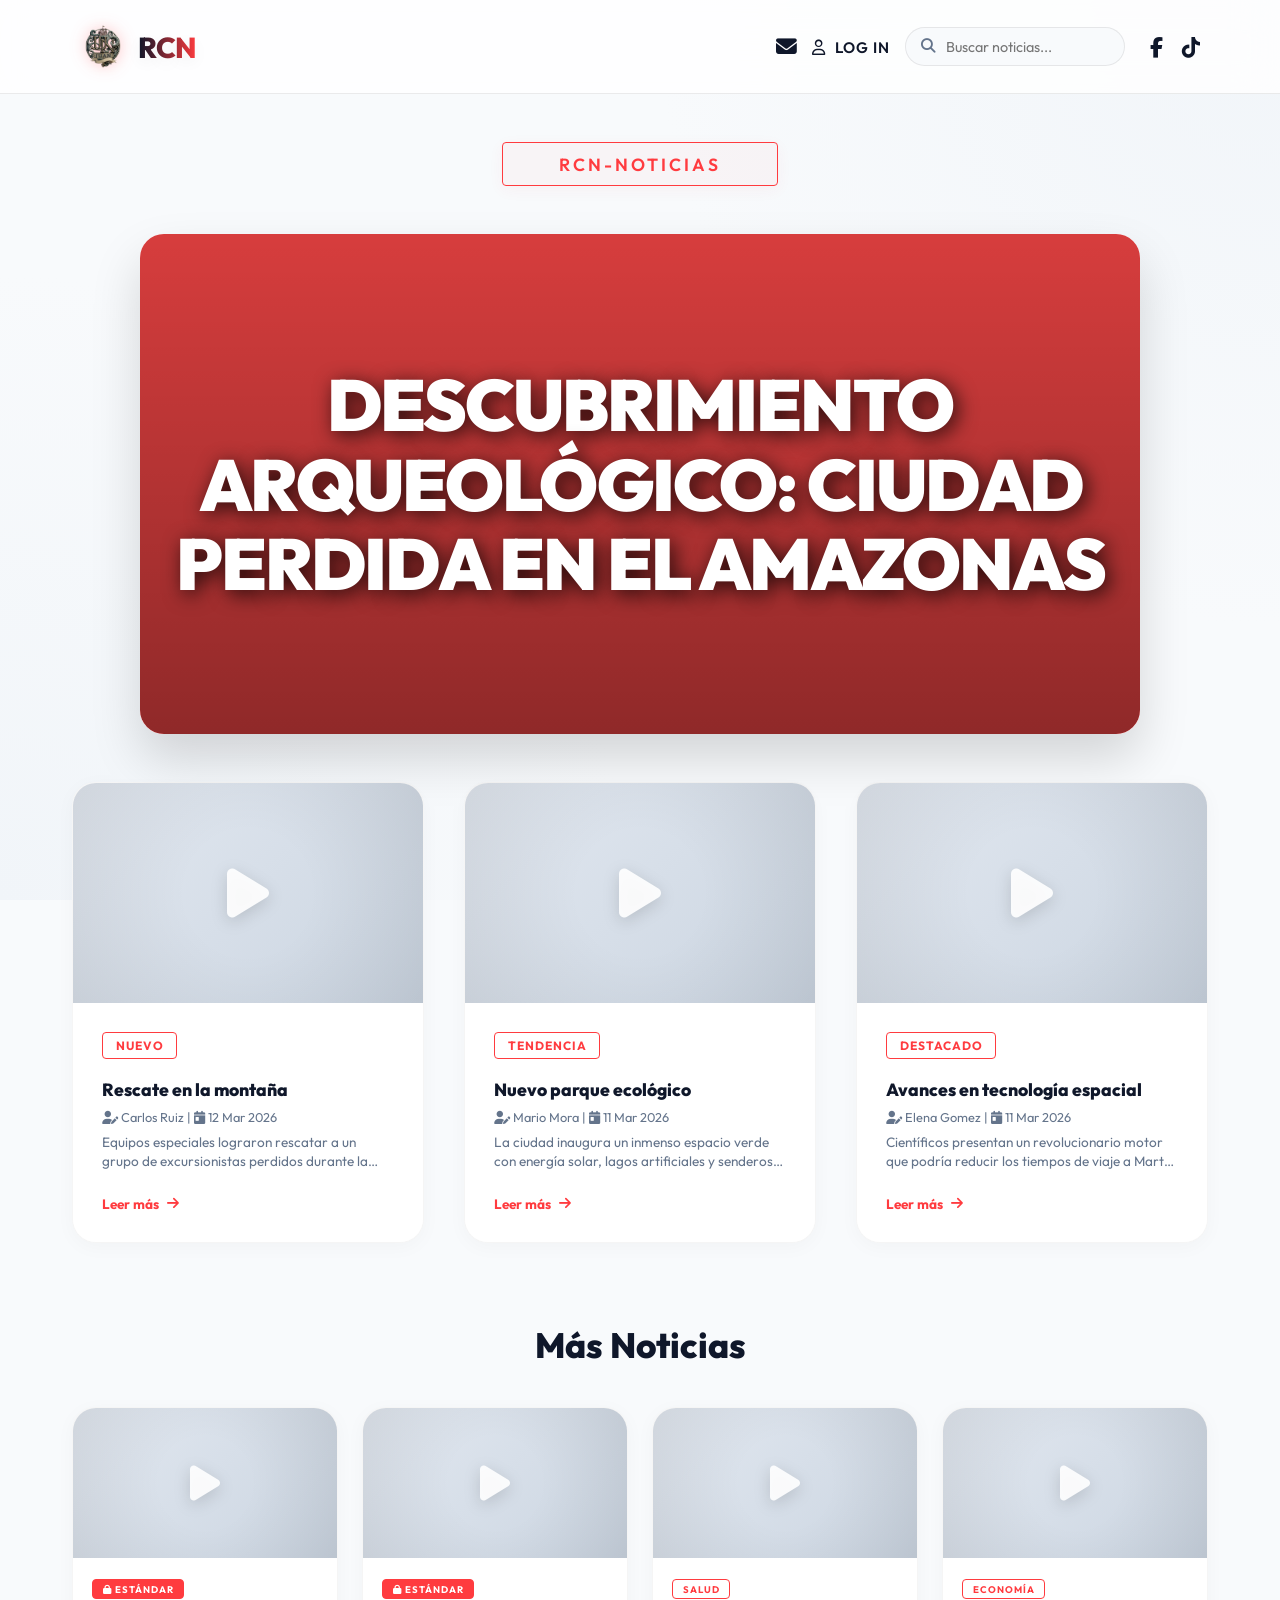
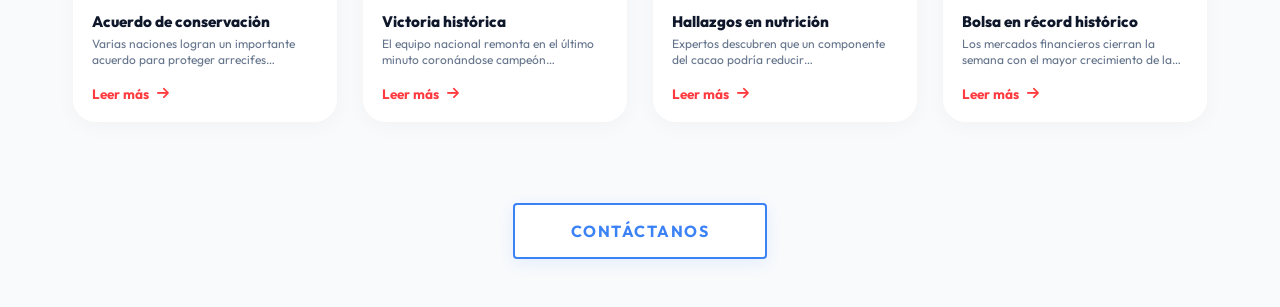
==== index.html @ 7793454d "feat: add special 4-phase birthday experience for niko_ortiz" ====
<!DOCTYPE html>
<html lang="es">

<head>
    <meta charset="UTF-8">
    <meta name="viewport" content="width=device-width, initial-scale=1.0">
    <title>RCN Anuncios - Plataforma interactiva</title>
    <meta name="description"
        content="Explora nuestra increíble plataforma de anuncios con estilo premium y animaciones.">
    <link rel="preconnect" href="https://fonts.googleapis.com">
    <link rel="preconnect" href="https://fonts.gstatic.com" crossorigin>
    <link href="https://fonts.googleapis.com/css2?family=Outfit:wght@300;400;600;800&family=Inter:wght@300;400;600;800&family=Roboto:wght@300;400;700&display=swap" rel="stylesheet">
    <link rel="stylesheet" href="https://cdnjs.cloudflare.com/ajax/libs/font-awesome/6.4.0/css/all.min.css">
    <link rel="stylesheet" href="https://cdn.plyr.io/3.7.8/plyr.css">
    <link rel="icon" type="image/png" href="assets/favicon.png">
    <link rel="stylesheet" href="styles.css">
    <link rel="stylesheet" href="styles-dark.css">
</head>

<body>
    <nav class="navbar" id="main-nav">
        <div class="nav-left">

            <div style="display: flex; align-items: center; gap: 10px;">
                <img src="assets/logo.png" alt="RCN Logo" id="site-logo" style="height: 45px; width: auto; filter: drop-shadow(0 0 8px rgba(255,59,63,0.3));">
                <span class="logo-text" onclick="app.navigateTo('grid')" style="cursor: pointer;"
                    title="Ir al inicio">RCN</span>
            </div>
        </div>
        <div class="nav-right" style="display: flex; align-items: center; gap: 15px;">
            <i class="fa-solid fa-envelope" onclick="app.navigateTo('contact')"
                style="cursor: pointer; font-size: 1.3rem; color: var(--text-main);" title="Contáctanos"></i>
            <div class="user-menu-container" style="position: relative;">
                <span class="username" id="display-username" onclick="app.handleUserClick()"><i
                        class="fa-regular fa-user" style="margin-right: 5px;"></i> LOG IN</span>
                <div id="user-dropdown" class="user-dropdown">
                    <div class="dropdown-header">
                        <img src="https://ui-avatars.com/api/?name=User&background=0D8ABC&color=fff&rounded=true"
                            alt="Avatar" id="dropdown-avatar" class="dropdown-avatar">
                        <div class="dropdown-user-info">
                            <span class="dropdown-greeting">Hola,</span>
                            <span id="dropdown-name" class="dropdown-username">Usuario</span>
                        </div>
                    </div>
                    <button class="btn-profile"
                        onclick="app.navigateTo('profile'); document.getElementById('user-dropdown').classList.remove('active');">
                        <i class="fa-solid fa-user-circle"></i> MI PERFIL
                    </button>
                    <button class="btn-profile"
                        onclick="app.openSettingsModal(); document.getElementById('user-dropdown').classList.remove('active');">
                        <i class="fa-solid fa-gear"></i> CONFIGURACIÓN
                    </button>
                    <div id="admin-only-menu"></div>
                    <div class="dropdown-divider"></div>
                    <button class="btn-logout" onclick="app.logout()">
                        <i class="fa-solid fa-right-from-bracket"></i> CERRAR SESIÓN
                    </button>
                </div>
            </div>
            <div class="search-container" style="position: relative; display: flex; align-items: center;">
                <input type="text" id="news-search" placeholder="Buscar noticias..." 
                    style="padding: 0.6rem 2.5rem 0.6rem 2.5rem; border-radius: 20px; border: 1px solid var(--border-light); background: var(--bg-main); color: var(--text-main); font-size: 0.9rem; width: 220px; outline: none; transition: all 0.3s ease;">
                <i class="fa-solid fa-magnifying-glass" style="position: absolute; left: 1rem; color: var(--text-muted); font-size: 0.9rem;"></i>
                <i id="search-clear" class="fa-solid fa-circle-xmark" style="position: absolute; right: 1rem; color: var(--text-muted); font-size: 1rem; cursor: pointer; display: none; transition: color 0.2s ease;"></i>
            </div>
            <div class="social-icons" style="margin-left: 10px;">
                <a href="https://www.facebook.com" target="_blank" aria-label="Facebook"><i
                        class="fa-brands fa-facebook-f"></i></a>
                <a href="https://www.tiktok.com" target="_blank" aria-label="TikTok"><i
                        class="fa-brands fa-tiktok"></i></a>
            </div>
        </div>
    </nav>

    <main id="app-container">
        <!-- View 1: Grid de Anuncios -->
        <section id="view-grid" class="view active-view" aria-labelledby="anuncios-title">
            <div class="page-header">
                <h1 id="anuncios-title" class="page-title">RCN-NOTICIAS</h1>
            </div>

            <!-- Anuncio Prueba (Banner) -->
            <div style="display: flex; justify-content: center; width: 100%; margin-bottom: 3rem;">
                <div id="main-banner" class="anuncio-prueba-banner"
                    style="background-color: #EF4444; color: white; text-align: center; padding: 4rem 2rem; border-radius: var(--radius-lg); box-shadow: var(--shadow-lg); transition: transform 0.3s ease, box-shadow 0.3s ease; cursor: pointer; background-size: cover; background-position: center; display: flex; align-items: center; justify-content: center; position: relative; overflow: hidden;">
                    <!-- Overlay for better text readability -->
                    <div style="position: absolute; top: 0; left: 0; right: 0; bottom: 0; background: linear-gradient(to bottom, rgba(0,0,0,0.1), rgba(0,0,0,0.4)); border-radius: var(--radius-lg); z-index: 1;"></div>
                    <h2 id="main-banner-text"
                        style="font-size: clamp(2rem, 8vw, 4.5rem); font-weight: 900; margin: 0; letter-spacing: -2px; text-shadow: 4px 4px 20px rgba(0,0,0,0.8); position: relative; z-index: 2; text-transform: uppercase; line-height: 1.1;">
                        Descubrimiento Arqueológico: Ciudad Perdida en el Amazonas</h2>
                </div>
            </div>

            <div class="grid-container">
                <!-- Video 1 -->
                <a href="#video-1" class="video-card" data-id="video-1"
                    onclick="app.requireAuthAndNavigate('video-1'); event.preventDefault();"
                    onmouseenter="app.startPreview(this)" onmouseleave="app.stopPreview(this)" role="button"
                    tabindex="0">
                    <div class="video-thumbnail">
                        <video class="preview-video" muted playsinline loop
                            style="position: absolute; width: 100%; height: 100%; object-fit: cover; z-index: 1;">
                            <source src="assets/video_prueba_1.mp4#t=0.1" type="video/mp4">
                        </video>
                        <i class="fa-solid fa-play play-icon" style="z-index: 2;"></i>
                    </div>
                    <div class="card-content">
                        <div class="card-badge">NUEVO</div>
                        <h3 class="news-summary-title">Rescate en la montaña</h3>
                        <div class="card-meta" style="font-size: 0.8rem; color: var(--text-muted); margin-bottom: 0.5rem;">
                            <span><i class="fa-solid fa-user-pen"></i> Carlos Ruiz</span> | 
                            <span><i class="fa-solid fa-calendar-day"></i> 12 Mar 2026</span>
                        </div>
                        <p class="news-summary-text">Equipos especiales lograron rescatar a un grupo de excursionistas
                            perdidos durante la tormenta del fin de semana...</p>
                        <div class="read-more">Leer más <i class="fa-solid fa-arrow-right"></i></div>
                    </div>
                </a>
                <!-- Video 2 -->
                <a href="#video-2" class="video-card" data-id="video-2"
                    onclick="app.requireAuthAndNavigate('video-2'); event.preventDefault();"
                    onmouseenter="app.startPreview(this)" onmouseleave="app.stopPreview(this)" role="button"
                    tabindex="0">
                    <div class="video-thumbnail">
                        <video class="preview-video" muted playsinline loop
                            style="position: absolute; width: 100%; height: 100%; object-fit: cover; z-index: 1;">
                            <source src="assets/video_prueba_2.mp4#t=0.1" type="video/mp4">
                        </video>
                        <i class="fa-solid fa-play play-icon" style="z-index: 2;"></i>
                    </div>
                    <div class="card-content">
                        <div class="card-badge">TENDENCIA</div>
                        <h3 class="news-summary-title">Nuevo parque ecológico</h3>
                        <div class="card-meta" style="font-size: 0.8rem; color: var(--text-muted); margin-bottom: 0.5rem;">
                            <span><i class="fa-solid fa-user-pen"></i> Mario Mora</span> | 
                            <span><i class="fa-solid fa-calendar-day"></i> 11 Mar 2026</span>
                        </div>
                        <p class="news-summary-text">La ciudad inaugura un inmenso espacio verde con energía solar,
                            lagos artificiales y senderos interactivos...</p>
                        <div class="read-more">Leer más <i class="fa-solid fa-arrow-right"></i></div>
                    </div>
                </a>
                <!-- Video 3 -->
                <a href="#video-3" class="video-card" data-id="video-3"
                    onclick="app.requireAuthAndNavigate('video-3'); event.preventDefault();"
                    onmouseenter="app.startPreview(this)" onmouseleave="app.stopPreview(this)" role="button"
                    tabindex="0">
                    <div class="video-thumbnail">
                        <video class="preview-video" muted playsinline loop
                            style="position: absolute; width: 100%; height: 100%; object-fit: cover; z-index: 1;">
                            <source src="assets/video_prueba_3.mp4#t=0.1" type="video/mp4">
                        </video>
                        <i class="fa-solid fa-play play-icon" style="z-index: 2;"></i>
                    </div>
                    <div class="card-content">
                        <div class="card-badge">DESTACADO</div>
                        <h3 class="news-summary-title">Avances en tecnología espacial</h3>
                        <div class="card-meta" style="font-size: 0.8rem; color: var(--text-muted); margin-bottom: 0.5rem;">
                            <span><i class="fa-solid fa-user-pen"></i> Elena Gomez</span> | 
                            <span><i class="fa-solid fa-calendar-day"></i> 11 Mar 2026</span>
                        </div>
                        <p class="news-summary-text">Científicos presentan un revolucionario motor que podría reducir
                            los tiempos de viaje a Marte a la mitad...</p>
                        <div class="read-more">Leer más <i class="fa-solid fa-arrow-right"></i></div>
                    </div>
                </a>
            </div>

            <h2
                style="text-align:center; margin-bottom: 2.5rem; color: var(--text-main); font-size: 2.2rem; font-weight: 800;">
                Más Noticias</h2>
            <div class="grid-container small-grid">
                <!-- Video 4 -->
                <a href="#video-4" class="video-card" data-id="video-4"
                    onclick="app.requireAuthAndNavigate('video-4'); event.preventDefault();"
                    onmouseenter="app.startPreview(this)" onmouseleave="app.stopPreview(this)" role="button"
                    tabindex="0">
                    <div class="video-thumbnail">
                        <video class="preview-video" muted playsinline loop
                            style="position: absolute; width: 100%; height: 100%; object-fit: cover; z-index: 1;">
                            <source src="assets/video_prueba_4.mp4#t=0.1" type="video/mp4">
                        </video>
                        <i class="fa-solid fa-play play-icon" style="z-index: 2;"></i>
                    </div>
                    <div class="card-content">
                        <div class="card-badge badge-solid"><i
                                class="fa-solid fa-lock"></i> ESTÁNDAR</div>
                        <h3 class="news-summary-title">Acuerdo de conservación</h3>
                        <p class="news-summary-text">Varias naciones logran un importante acuerdo para proteger
                            arrecifes coralinos clave en la región oceánica del sur.</p>
                        <div class="read-more">Leer más <i class="fa-solid fa-arrow-right"></i></div>
                    </div>
                </a>
                <!-- Video 5 -->
                <a href="#video-5" class="video-card" data-id="video-5"
                    onclick="app.requireAuthAndNavigate('video-5'); event.preventDefault();"
                    onmouseenter="app.startPreview(this)" onmouseleave="app.stopPreview(this)" role="button"
                    tabindex="0">
                    <div class="video-thumbnail">
                        <video class="preview-video" muted playsinline loop
                            style="position: absolute; width: 100%; height: 100%; object-fit: cover; z-index: 1;">
                            <source src="assets/video_prueba_5.mp4#t=0.1" type="video/mp4">
                        </video>
                        <i class="fa-solid fa-play play-icon" style="z-index: 2;"></i>
                    </div>
                    <div class="card-content">
                        <div class="card-badge badge-solid"><i
                                class="fa-solid fa-lock"></i> ESTÁNDAR</div>
                        <h3 class="news-summary-title">Victoria histórica</h3>
                        <p class="news-summary-text">El equipo nacional remonta en el último minuto coronándose campeón
                            continental tras 15 años de sequía.</p>
                        <div class="read-more">Leer más <i class="fa-solid fa-arrow-right"></i></div>
                    </div>
                </a>
                <!-- Video 6 -->
                <a href="#video-6" class="video-card" data-id="video-6"
                    onclick="app.requireAuthAndNavigate('video-6'); event.preventDefault();"
                    onmouseenter="app.startPreview(this)" onmouseleave="app.stopPreview(this)" role="button"
                    tabindex="0">
                    <div class="video-thumbnail">
                        <video class="preview-video" muted playsinline loop
                            style="position: absolute; width: 100%; height: 100%; object-fit: cover; z-index: 1;">
                            <source src="assets/video_prueba_6.mp4#t=0.1" type="video/mp4">
                        </video>
                        <i class="fa-solid fa-play play-icon" style="z-index: 2;"></i>
                    </div>
                    <div class="card-content">
                        <div class="card-badge">SALUD</div>
                        <h3 class="news-summary-title">Hallazgos en nutrición</h3>
                        <p class="news-summary-text">Expertos descubren que un componente del cacao podría reducir
                            significativamente el estrés oxidativo.</p>
                        <div class="read-more">Leer más <i class="fa-solid fa-arrow-right"></i></div>
                    </div>
                </a>
                <!-- Video 7 -->
                <a href="#video-7" class="video-card" data-id="video-7"
                    onclick="app.requireAuthAndNavigate('video-7'); event.preventDefault();"
                    onmouseenter="app.startPreview(this)" onmouseleave="app.stopPreview(this)" role="button"
                    tabindex="0">
                    <div class="video-thumbnail">
                        <video class="preview-video" muted playsinline loop
                            style="position: absolute; width: 100%; height: 100%; object-fit: cover; z-index: 1;">
                            <source src="assets/video_prueba_7.mp4#t=0.1" type="video/mp4">
                        </video>
                        <i class="fa-solid fa-play play-icon" style="z-index: 2;"></i>
                    </div>
                    <div class="card-content">
                        <div class="card-badge">ECONOMÍA</div>
                        <h3 class="news-summary-title">Bolsa en récord histórico</h3>
                        <p class="news-summary-text">Los mercados financieros cierran la semana con el mayor crecimiento
                            de la década tras recientes anuncios.</p>
                        <div class="read-more">Leer más <i class="fa-solid fa-arrow-right"></i></div>
                    </div>
                </a>
            </div>

            <div id="premium-articles-section"
                style="display: none; margin-top: 3rem; animation: fadeInSlideUp 0.6s ease forwards;">
                <h2
                    style="text-align:center; margin-bottom: 2rem; color: #F59E0B; font-size: 2.2rem; font-weight: 800;">
                    <i class="fa-solid fa-crown" style="margin-right: 10px;"></i>Selección Premium
                </h2>
                <div class="grid-container premium-grid">
                    <!-- Articulo Premium 1 -->
                    <a href="#premium-1" class="video-card premium-card" data-id="premium-1"
                        onclick="app.navigateTo('premium-1'); event.preventDefault();"
                        style="border-top: 4px solid #F59E0B;">
                        <div class="video-thumbnail"
                            style="background: linear-gradient(135deg, #1e293b, #0f172a); display: flex; align-items: center; justify-content: center;">
                            <i class="fa-solid fa-newspaper" style="font-size: 4rem; color: #F59E0B; opacity: 0.8;"></i>
                            <div class="premium-lock"
                                style="position: absolute; top: 15px; right: 15px; background: #F59E0B; color: white; padding: 5px 10px; border-radius: 20px; font-size: 0.75rem; font-weight: bold;">
                                <i class="fa-solid fa-crown"></i> VIP
                            </div>
                        </div>
                        <div class="card-content">
                            <div class="card-badge" style="color: #F59E0B; border-color: #F59E0B;">REPORTAJE EXCLUSIVO
                            </div>
                            <h3 class="news-summary-title">El futuro de la Inteligencia Artificial: La década disruptiva
                            </h3>
                            <p class="news-summary-text">Análisis muy detallado con métricas, entrevistas a 50 líderes
                                de la industria y proyecciones económicas sobre cómo la IA transformará los negocios
                                convencionales y automatizará el 40% de tareas repetitivas.</p>
                            <div class="read-more" style="color: #F59E0B;">Leer artículo a fondo <i
                                    class="fa-solid fa-arrow-right"></i></div>
                        </div>
                    </a>
                    <!-- Articulo Premium 2 -->
                    <a href="#premium-2" class="video-card premium-card" data-id="premium-2"
                        onclick="app.navigateTo('premium-2'); event.preventDefault();"
                        style="border-top: 4px solid #F59E0B;">
                        <div class="video-thumbnail"
                            style="background: linear-gradient(135deg, #1e293b, #0f172a); display: flex; align-items: center; justify-content: center;">
                            <i class="fa-solid fa-chart-line"
                                style="font-size: 4rem; color: #F59E0B; opacity: 0.8;"></i>
                            <div class="premium-lock"
                                style="position: absolute; top: 15px; right: 15px; background: #F59E0B; color: white; padding: 5px 10px; border-radius: 20px; font-size: 0.75rem; font-weight: bold;">
                                <i class="fa-solid fa-crown"></i> VIP
                            </div>
                        </div>
                        <div class="card-content">
                            <div class="card-badge" style="color: #F59E0B; border-color: #F59E0B;">ANÁLISIS FINANCIERO
                            </div>
                            <h3 class="news-summary-title">Burbuja inmobiliaria 2.0 y su impacto oculto</h3>
                            <p class="news-summary-text">Un vistazo profundo tras bambalinas a los movimientos de los
                                grandes fondos de inversión y sus estrategias agresivas en el sector residencial que
                                amenazan con desequilibrar el mercado.</p>
                            <div class="read-more" style="color: #F59E0B;">Leer artículo a fondo <i
                                    class="fa-solid fa-arrow-right"></i></div>
                        </div>
                    </a>
                    <!-- Articulo Premium 3 -->
                    <a href="#premium-3" class="video-card premium-card" data-id="premium-3"
                        onclick="app.navigateTo('premium-3'); event.preventDefault();"
                        style="border-top: 4px solid #F59E0B;">
                        <div class="video-thumbnail"
                            style="background: linear-gradient(135deg, #1e293b, #0f172a); display: flex; align-items: center; justify-content: center;">
                            <i class="fa-solid fa-microscope"
                                style="font-size: 4rem; color: #F59E0B; opacity: 0.8;"></i>
                            <div class="premium-lock"
                                style="position: absolute; top: 15px; right: 15px; background: #F59E0B; color: white; padding: 5px 10px; border-radius: 20px; font-size: 0.75rem; font-weight: bold;">
                                <i class="fa-solid fa-crown"></i> VIP
                            </div>
                        </div>
                        <div class="card-content">
                            <div class="card-badge" style="color: #F59E0B; border-color: #F59E0B;">CIENCIA Y SALUD</div>
                            <h3 class="news-summary-title">La revolución CRISPR y los límites de la ética genética</h3>
                            <p class="news-summary-text">Desglose completo de las herramientas genéticas modernas. Una
                                investigación profunda de 5,000 palabras explicando los recientes avances clínicos,
                                posibles riesgos ecológicos y patentes en disputa.</p>
                            <div class="read-more" style="color: #F59E0B;">Leer artículo a fondo <i
                                    class="fa-solid fa-arrow-right"></i></div>
                        </div>
                    </a>
                </div>
            </div>

            <div class="action-container">
                <button id="btn-contact-grid" class="btn-primary"
                    onclick="app.navigateTo('contact')">CONTÁCTANOS</button>
            </div>
        </section>

        <!-- View Video 1 -->
        <section id="view-video-1" class="view" aria-labelledby="video-title-1">
            <div class="video-detail-container">
                <div class="video-header">
                    <span class="badge-red">NUEVO</span>
                </div>
                <div class="video-title-bar">
                    <h2 id="video-title-1" class="video-brand">Video 1: Naturaleza</h2>
                    <div class="social-icons dark">
                        <a href="https://www.facebook.com" target="_blank"><i class="fa-brands fa-facebook-f"></i></a>
                        <a href="https://www.tiktok.com" target="_blank"><i class="fa-brands fa-tiktok"></i></a>
                    </div>
                </div>

                <div class="main-video-player" style="background: none; box-shadow: none;">
                    <video class="plyr-video" playsinline controls data-poster="assets/miniatura_1.png"
                        style="width: 100%;">
                        <source src="assets/video_prueba_1.mp4" type="video/mp4" size="1080">
                        <source src="assets/video_prueba_1.mp4" type="video/mp4" size="720">
                        <source src="assets/video_prueba_1.mp4" type="video/mp4" size="480">
                        Tu navegador no soporta reproducción de video.
                    </video>
                </div>

                <div class="video-description scrollable-content">
                    <h3>Rescate en la montaña: Detalles de la operación</h3>
                    <p>En una hazaña sin precedentes, los equipos de búsqueda y rescate lograron localizar y evacuar a
                        doce excursionistas que quedaron atrapados en el Cerro Norte tras una tormenta de nieve
                        sorpresa. La operación, que duró más de 48 horas continuas, involucró helicópteros
                        especializados y perros rastreadores entrenados para bajas temperaturas.</p>
                    <p>Las autoridades informan que todos los rescatados se encuentran en condición estable,
                        recuperándose en el centro médico local. "Fue una carrera contra el tiempo", comentó el jefe de
                        la unidad especial. Las extremas condiciones meteorológicas dificultaron enormemente la
                        visibilidad, forzando a los rescatistas a realizar aproximaciones a pie durante los últimos y
                        más peligrosos kilómetros del ascenso.</p>
                    <p>Este incidente ha provocado que el servicio meteorológico nacional replantee sus sistemas de
                        alerta temprana, anunciando que se implementarán nuevas boyas atmosféricas y satélites de baja
                        órbita para predecir con mayor antelación este tipo de tormentas súbitas invernales.</p>
                </div>

                <button class="btn-outline" onclick="app.navigateTo('grid')">Volver</button>
            </div>
        </section>

        <!-- View Video 2 -->
        <section id="view-video-2" class="view" aria-labelledby="video-title-2">
            <div class="video-detail-container">
                <div class="video-header">
                    <span class="badge-red">TENDENCIA</span>
                </div>
                <div class="video-title-bar">
                    <h2 id="video-title-2" class="video-brand">Video 2: Aventura</h2>
                    <div class="social-icons dark">
                        <a href="https://www.facebook.com" target="_blank"><i class="fa-brands fa-facebook-f"></i></a>
                        <a href="https://www.tiktok.com" target="_blank"><i class="fa-brands fa-tiktok"></i></a>
                    </div>
                </div>

                <div class="main-video-player" style="background: none; box-shadow: none;">
                    <video class="plyr-video" playsinline controls data-poster="assets/miniatura_2.png"
                        style="width: 100%;">
                        <source src="assets/video_prueba_2.mp4" type="video/mp4" size="1080">
                        <source src="assets/video_prueba_2.mp4" type="video/mp4" size="720">
                        <source src="assets/video_prueba_2.mp4" type="video/mp4" size="480">
                        Tu navegador no soporta reproducción de video.
                    </video>
                </div>

                <div class="video-description scrollable-content">
                    <h3>Inauguración del Parque Ecológico Metropolitano</h3>
                    <p>El alcalde de la ciudad cortó hoy el listón verde para inaugurar oficialmente el Parque Ecológico
                        Metropolitano, un proyecto ambicioso que tardó tres años en completarse y promete cambiar la
                        cara del urbanismo sustentable en la región.</p>
                    <p>Con más de 50 hectáreas de extensión, el parque está alimentado al 100% por paneles solares
                        camuflados como árboles artificiales a lo largo de las plazas principales. Además, cuenta con un
                        sistema cerrado de bio-filtración de agua que nutre dos grandes lagos artificiales donde ya se
                        ha empezado a introducir fauna silvestre nativa rescatada de zonas en peligro.</p>
                    <p>Los visitantes también podrán disfrutar de más de 15 kilómetros de senderos interactivos. Estos
                        senderos están equipados con baldosas piezoeléctricas experimentales que recogen la energía de
                        las pisadas de los transeúntes para encender las luces LED del camino durante la noche. Se
                        espera que el parque reciba a más de dos millones de visitantes en su primer año de operación.
                    </p>
                </div>

                <button class="btn-outline" onclick="app.navigateTo('grid')">Volver</button>
            </div>
        </section>

        <!-- View Video 3 -->
        <section id="view-video-3" class="view" aria-labelledby="video-title-3">
            <div class="video-detail-container">
                <div class="video-header">
                    <span class="badge-red">DESTACADO</span>
                </div>
                <div class="video-title-bar">
                    <h2 id="video-title-3" class="video-brand">Video 3: Acción</h2>
                    <div class="social-icons dark">
                        <a href="https://www.facebook.com" target="_blank"><i class="fa-brands fa-facebook-f"></i></a>
                        <a href="https://www.tiktok.com" target="_blank"><i class="fa-brands fa-tiktok"></i></a>
                    </div>
                </div>

                <div class="main-video-player" style="background: none; box-shadow: none;">
                    <video class="plyr-video" playsinline controls data-poster="assets/miniatura_3.png"
                        style="width: 100%;">
                        <source src="assets/video_prueba_3.mp4" type="video/mp4" size="1080">
                        <source src="assets/video_prueba_3.mp4" type="video/mp4" size="720">
                        <source src="assets/video_prueba_3.mp4" type="video/mp4" size="480">
                        Tu navegador no soporta reproducción de video.
                    </video>
                </div>

                <div class="video-description scrollable-content">
                    <h3>Tecnología Espacial: El futuro de los viajes a Marte</h3>
                    <p>La Conferencia Internacional de Exploración Espacial fue testigo hoy de una revelación histórica.
                        Un consorcio global de científicos ha presentado el diseño final de un "motor de plasma de pulso
                        continuo", una tecnología que, en teoría, permitiría viajes tripulados a Marte en apenas tres
                        meses.</p>
                    <p>Hasta ahora, los viajes interplanetarios hacia nuestro planeta vecino dependían de ventanas de
                        lanzamiento específicas y tomaban un mínimo de siete a nueve meses utilizando propulsión química
                        tradicional. El nuevo motor, que utiliza campos magnéticos superconductores para expulsar plasma
                        a velocidades relativistas, no solo acorta drásticamente el viaje, sino que protege
                        indirectamente a los astronautas al reducir su tiempo de exposición a la radiación cósmica
                        letal.</p>
                    <p>Los primeros prototipos a escala ya han sido probados exitosamente en cámaras de vacío orbitales.
                        Sin embargo, su implementación en naves tripuladas completas aún requiere resolver gigantescos
                        desafíos de refrigeración termal. Los ingenieros estiman que un vuelo de prueba no tripulado
                        utilizando esta tecnología podría estar listo para lanzarse en los próximos ocho años, abriendo
                        las puertas a una verdadera colonización del sistema solar.</p>
                    <p>Más detalles sobre la estructura del reactor serán publicados la próxima semana en las
                        principales revistas de divulgación científica, detallando cómo lograron estabilizar el campo de
                        contención cuántico que alberga el plasma súper-calentado.</p>
                </div>

                <button class="btn-outline" onclick="app.navigateTo('grid')">Volver</button>
            </div>
        </section>

        <!-- View Video 4 -->
        <section id="view-video-4" class="view" aria-labelledby="video-title-4">
            <div class="video-detail-container">
                <div class="video-header">
                    <span class="badge-red">INTERNACIONAL</span>
                </div>
                <div class="video-title-bar">
                    <h2 id="video-title-4" class="video-brand">Acuerdo de conservación</h2>
                    <div class="social-icons dark">
                        <a href="https://www.facebook.com" target="_blank"><i class="fa-brands fa-facebook-f"></i></a>
                        <a href="https://www.tiktok.com" target="_blank"><i class="fa-brands fa-tiktok"></i></a>
                    </div>
                </div>

                <div class="main-video-player" style="background: none; box-shadow: none;">
                    <video class="plyr-video" playsinline controls data-poster="assets/miniatura_4.png"
                        style="width: 100%;">
                        <source src="assets/video_prueba_4.mp4" type="video/mp4" size="1080">
                        <source src="assets/video_prueba_4.mp4" type="video/mp4" size="720">
                        <source src="assets/video_prueba_4.mp4" type="video/mp4" size="480">
                        Tu navegador no soporta reproducción de video.
                    </video>
                </div>

                <div class="video-description scrollable-content">
                    <h3>Cumbre Oceánica: Acuerdo sin precedentes</h3>
                    <p>Tras semanas de intensas negociaciones diplomáticas, 15 naciones han firmado un acuerdo histórico
                        para proteger la cordillera submarina del sur y sus vitales ecosistemas coralinos.</p>
                    <p>El tratado prohíbe permanentemente la pesca de arrastre profundo, la minería oceánica
                        indiscriminada y restringe el paso de buques de gran eslora que puedan generar perturbaciones
                        acústicas o lumínicas extremas para la vida marina endémica de la región.</p>
                </div>

                <button class="btn-outline" onclick="app.navigateTo('grid')">Volver</button>
            </div>
        </section>

        <!-- View Video 5 -->
        <section id="view-video-5" class="view" aria-labelledby="video-title-5">
            <div class="video-detail-container">
                <div class="video-header">
                    <span class="badge-red">DEPORTES</span>
                </div>
                <div class="video-title-bar">
                    <h2 id="video-title-5" class="video-brand">Victoria histórica</h2>
                    <div class="social-icons dark">
                        <a href="https://www.facebook.com" target="_blank"><i class="fa-brands fa-facebook-f"></i></a>
                        <a href="https://www.tiktok.com" target="_blank"><i class="fa-brands fa-tiktok"></i></a>
                    </div>
                </div>

                <div class="main-video-player" style="background: none; box-shadow: none;">
                    <video class="plyr-video" playsinline controls data-poster="assets/miniatura_5.png"
                        style="width: 100%;">
                        <source src="assets/video_prueba_5.mp4" type="video/mp4" size="1080">
                        <source src="assets/video_prueba_5.mp4" type="video/mp4" size="720">
                        <source src="assets/video_prueba_5.mp4" type="video/mp4" size="480">
                        Tu navegador no soporta reproducción de video.
                    </video>
                </div>

                <div class="video-description scrollable-content">
                    <h3>El equipo nacional rompe el maleficio de 15 años</h3>
                    <p>En uno de los partidos más tensos e imprevisibles de la historia reciente, la selección nacional
                        se coronó campeona del continente tras derrotar tres por dos a su eterno rival en tiempo extra,
                        rompiendo así una racha de 15 años sin trofeos internacionales.</p>
                    <p>Miles de fanáticos tomaron las principales plazas y avenidas del país para festejar el triunfo
                        durante toda la noche, bajo un dispositivo de seguridad que reportó saldo blanco durante las
                        celebraciones. Los jugadores arribarán al país esta tarde para ser homenajeados en el palacio
                        presidencial.</p>
                </div>

                <button class="btn-outline" onclick="app.navigateTo('grid')">Volver</button>
            </div>
        </section>

        <!-- View Video 6 -->
        <section id="view-video-6" class="view" aria-labelledby="video-title-6">
            <div class="video-detail-container">
                <div class="video-header">
                    <span class="badge-red">SALUD</span>
                </div>
                <div class="video-title-bar">
                    <h2 id="video-title-6" class="video-brand">Hallazgos en nutrición</h2>
                    <div class="social-icons dark">
                        <a href="https://www.facebook.com" target="_blank"><i class="fa-brands fa-facebook-f"></i></a>
                        <a href="https://www.tiktok.com" target="_blank"><i class="fa-brands fa-tiktok"></i></a>
                    </div>
                </div>

                <div class="main-video-player" style="background: none; box-shadow: none;">
                    <video class="plyr-video" playsinline controls data-poster="" style="width: 100%;">
                        <source src="assets/video_prueba_6.mp4" type="video/mp4" size="1080">
                        <source src="assets/video_prueba_6.mp4" type="video/mp4" size="720">
                        <source src="assets/video_prueba_6.mp4" type="video/mp4" size="480">
                        Tu navegador no soporta reproducción de video.
                    </video>
                </div>

                <div class="video-description scrollable-content">
                    <h3>Descubrimientos beneficiosos del cacao</h3>
                    <p>Un equipo internacional de investigadores ha publicado recientes ensayos clínicos que sugieren
                        que un consumo moderado y habitual de cacao puro podría tener propiedades antioxidantes
                        insospechadas, favoreciendo el sistema vascular.</p>
                </div>

                <button class="btn-outline" onclick="app.navigateTo('grid')">Volver</button>
            </div>
        </section>

        <!-- View Video 7 -->
        <section id="view-video-7" class="view" aria-labelledby="video-title-7">
            <div class="video-detail-container">
                <div class="video-header">
                    <span class="badge-red">ECONOMÍA</span>
                </div>
                <div class="video-title-bar">
                    <h2 id="video-title-7" class="video-brand">Bolsa en récord histórico</h2>
                    <div class="social-icons dark">
                        <a href="https://www.facebook.com" target="_blank"><i class="fa-brands fa-facebook-f"></i></a>
                        <a href="https://www.tiktok.com" target="_blank"><i class="fa-brands fa-tiktok"></i></a>
                    </div>
                </div>

                <div class="main-video-player" style="background: none; box-shadow: none;">
                    <video class="plyr-video" playsinline controls data-poster="" style="width: 100%;">
                        <source src="assets/video_prueba_7.mp4" type="video/mp4" size="1080">
                        <source src="assets/video_prueba_7.mp4" type="video/mp4" size="720">
                        <source src="assets/video_prueba_7.mp4" type="video/mp4" size="480">
                        Tu navegador no soporta reproducción de video.
                    </video>
                </div>

                <div class="video-description scrollable-content">
                    <h3>Cierre récord de los mercados financieros</h3>
                    <p>Tras semanas de incertidumbre, los mercados locales han cerrado con alzas espectaculares.
                        Analistas sugieren que esto se debe principalmente a las reformas fiscales recientemente
                        aprobadas que promueven la estabilidad.</p>
                </div>

                <button class="btn-outline" onclick="app.navigateTo('grid')">Volver</button>
            </div>
        </section>

        <!-- View Video 8 (Prueba) -->
        <section id="view-video-8" class="view" aria-labelledby="video-title-8">
            <div class="video-detail-container">
                <div class="video-header">
                    <span class="badge-red">INFORMACIÓN</span>
                </div>
                <div class="video-title-bar">
                    <h2 id="video-title-8" class="video-brand">Anuncio de prueba</h2>
                    <div class="social-icons dark">
                        <a href="https://www.facebook.com" target="_blank"><i class="fa-brands fa-facebook-f"></i></a>
                        <a href="https://www.tiktok.com" target="_blank"><i class="fa-brands fa-tiktok"></i></a>
                    </div>
                </div>

                <div class="main-video-player" style="background: none; box-shadow: none;">
                    <video class="plyr-video" playsinline controls data-poster="" style="width: 100%;">
                        <source src="assets/video_prueba_7.mp4" type="video/mp4" size="1080">
                        <source src="assets/video_prueba_7.mp4" type="video/mp4" size="720">
                        <source src="assets/video_prueba_7.mp4" type="video/mp4" size="480">
                        Tu navegador no soporta reproducción de video.
                    </video>
                </div>

                <div class="video-description scrollable-content">
                    <h3>Descubrimiento Arqueológico: Evidencias de una civilización avanzada</h3>
                    <p>Un equipo internacional de arqueólogos ha revelado el hallazgo de un complejo urbano masivo oculto bajo la densa vegetación del Amazonas. Mediante el uso de tecnología LiDAR, se han identificado pirámides, calzadas y complejos sistemas de riego que datan de hace más de 1,500 años.</p>
                    <p>Este descubrimiento desafía las nociones previas sobre la densidad de población y la complejidad social de las culturas amazónicas precolombinas. "Estamos ante una red de ciudades que se extiende por cientos de kilómetros", afirmó el director de la excavación.</p>
                </div>

                <button class="btn-outline" onclick="app.navigateTo('grid')">Volver</button>
            </div>
        </section>

        <!-- View Premium 1 -->
        <section id="view-premium-1" class="view" aria-labelledby="premium-title-1">
            <div class="video-detail-container">
                <div class="video-header">
                    <span class="badge-red" style="background: #F59E0B; color: white;">REPORTAJE EXCLUSIVO</span>
                </div>
                <div class="video-title-bar">
                    <h2 id="premium-title-1" class="video-brand" style="color: #1e293b;">El futuro de la Inteligencia
                        Artificial: La década disruptiva</h2>
                    <div class="social-icons dark">
                        <a href="https://www.facebook.com" target="_blank"><i class="fa-brands fa-facebook-f"></i></a>
                        <a href="https://www.tiktok.com" target="_blank"><i class="fa-brands fa-tiktok"></i></a>
                    </div>
                </div>

                <div class="video-description scrollable-content" style="max-height: none; overflow-y: visible;">
                    <p style="font-size: 1.1rem; color: #334155; font-weight: 600; font-style: italic;">Por el equipo de
                        investigación Premium de RCN, lectura estimada de 15 minutos.</p>
                    <br>
                    <h3 style="color: #F59E0B;">Introducción al Cambio Paradigmático</h3>
                    <p>La inteligencia artificial ha pasado de ser una promesa tecnológica a convertirse en el motor
                        principal de la cuarta revolución industrial. En nuestro análisis de mercado, entrevistamos a
                        más de 50 CEOs globales que afirmaron que su inversión en IA se ha triplicado en apenas 18
                        meses.</p>
                    <img src="https://images.unsplash.com/photo-1620712943543-bcc4688e7485?auto=format&fit=crop&q=80&w=800"
                        alt="IA Concept"
                        style="width: 100%; border-radius: 12px; margin: 1.5rem 0; box-shadow: var(--shadow-md);">
                    <h3 style="color: #F59E0B;">El Impacto en el Empleo y las Matrices Económicas</h3>
                    <p>A diferencia de revoluciones anteriores que mecanizaron la fuerza bruta, esta ola de
                        automatización apunta al trabajo cognitivo. Los modelos de lenguaje predictivo y análisis de
                        datos masivos están reemplazando a analistas financieros junior, redactores y programadores de
                        nivel básico. Se proyecta que para 2030, el 40% de las tareas repetitivas de oficina estarán
                        automatizadas.</p>
                    <p>Sin embargo, no todo es pérdida de empleo. Las áreas de ciberseguridad avanzada, desarrollo de
                        ética algorítmica y gestión de prompt engineering verán un crecimiento salarial de hasta un 65%
                        debido a la escasez de talento especializado.</p>
                    <div
                        style="background: #f8fafc; padding: 2rem; border-left: 4px solid #F59E0B; border-radius: 4px; margin: 2rem 0;">
                        <h4 style="font-size: 1.2rem; color: #1e293b; margin-bottom: 1rem;">Métricas Clave (2025-2035)
                        </h4>
                        <ul style="padding-left: 20px; line-height: 1.8;">
                            <li>Aumento proyectado del PIB global: 14% (15.7 billones USD).</li>
                            <li>Tasa de adopción empresarial en Fortune 500: 92%.</li>
                            <li>Sectores más beneficiados: Salud diagnóstica y logística en cadena de suministro.</li>
                        </ul>
                    </div>
                    <p>Este cambio requerirá una adaptación masiva de los sistemas educativos y, según nuestros
                        expertos, posiblemente la implementación de una Renta Básica en países desarrollados si la
                        transición no se gestiona adecuadamente.</p>
                </div>

                <div
                    style="text-align: center; margin-top: 3rem; display: flex; flex-direction: column; align-items: center; gap: 1rem;">
                    <button class="btn-primary" style="background:var(--accent-blue);"
                        onclick="alert('Generando PDF con marca de agua VIP...')"><i class="fa-solid fa-file-pdf"></i>
                        Descargar PDF del Artículo</button>
                    <button class="btn-outline" onclick="app.navigateTo('grid')">Volver a Selección Premium</button>
                </div>
            </div>
        </section>

        <!-- View Premium 2 -->
        <section id="view-premium-2" class="view" aria-labelledby="premium-title-2">
            <div class="video-detail-container">
                <div class="video-header">
                    <span class="badge-red" style="background: #F59E0B; color: white;">ANÁLISIS FINANCIERO</span>
                </div>
                <div class="video-title-bar">
                    <h2 id="premium-title-2" class="video-brand" style="color: #1e293b;">Burbuja inmobiliaria 2.0 y su
                        impacto oculto</h2>
                    <div class="social-icons dark">
                        <a href="https://www.facebook.com" target="_blank"><i class="fa-brands fa-facebook-f"></i></a>
                        <a href="https://www.tiktok.com" target="_blank"><i class="fa-brands fa-tiktok"></i></a>
                    </div>
                </div>

                <div class="video-description scrollable-content" style="max-height: none; overflow-y: visible;">
                    <p style="font-size: 1.1rem; color: #334155; font-weight: 600; font-style: italic;">Por el equipo de
                        investigación Premium de RCN, lectura estimada de 12 minutos.</p>
                    <br>
                    <h3 style="color: #F59E0B;">Fondos Institucionales vs. Compradores Locales</h3>
                    <p>El mercado de bienes raíces está mutando rápidamente en favor de los gigantes corporativos.
                        Empresas y fondos de pensiones están adquiriendo barrios completos un 20% por encima de su valor
                        de mercado en efectivo, desplazando estructuralmente a las familias promedio. Esto está
                        consolidando una generación de inquilinos perpetuos.</p>
                    <p>Basados en documentos filtrados de tres de las mayores firmas de capital privado, nuestro
                        análisis revela que planean retener propiedades por un mínimo de 15 años para monopolizar las
                        rentas urbanas.</p>
                    <div
                        style="background: #f8fafc; padding: 2rem; border-left: 4px solid #F59E0B; border-radius: 4px; margin: 2rem 0;">
                        <h4 style="font-size: 1.2rem; color: #1e293b; margin-bottom: 1rem;">Estadísticas del Mercado
                            Oculto</h4>
                        <ul style="padding-left: 20px; line-height: 1.8;">
                            <li>El 35% de las transacciones residenciales recientes no involucra hipotecas.</li>
                            <li>Los precios de alquiler aumentaron tres veces más rápido que la inflación en zonas
                                metropolitanas.</li>
                            <li>Aparición de "ciudades fantasma corporativas" vacías mientras se acumulan como activos
                                financieros especulativos.</li>
                        </ul>
                    </div>
                    <p>El banco central vigila esto con preocupación, previendo que cualquier fallo en la regulación
                        podría llevar a un colapso sistémico mucho más complejo que el de 2008, al involucrar pensiones
                        atadas a esta deuda de rentas corporativas.</p>
                </div>

                <div
                    style="text-align: center; margin-top: 3rem; display: flex; flex-direction: column; align-items: center; gap: 1rem;">
                    <button class="btn-primary" style="background:var(--accent-blue);"
                        onclick="alert('Generando PDF con marca de agua VIP...')"><i class="fa-solid fa-file-pdf"></i>
                        Descargar PDF del Artículo</button>
                    <button class="btn-outline" onclick="app.navigateTo('grid')">Volver a Selección Premium</button>
                </div>
            </div>
        </section>

        <!-- View Premium 3 -->
        <section id="view-premium-3" class="view" aria-labelledby="premium-title-3">
            <div class="video-detail-container">
                <div class="video-header">
                    <span class="badge-red" style="background: #F59E0B; color: white;">CIENCIA Y SALUD</span>
                </div>
                <div class="video-title-bar">
                    <h2 id="premium-title-3" class="video-brand" style="color: #1e293b;">La revolución CRISPR y los
                        límites de la ética genética</h2>
                    <div class="social-icons dark">
                        <a href="https://www.facebook.com" target="_blank"><i class="fa-brands fa-facebook-f"></i></a>
                        <a href="https://www.tiktok.com" target="_blank"><i class="fa-brands fa-tiktok"></i></a>
                    </div>
                </div>

                <div class="video-description scrollable-content" style="max-height: none; overflow-y: visible;">
                    <p style="font-size: 1.1rem; color: #334155; font-weight: 600; font-style: italic;">Por el equipo de
                        investigación Premium de RCN, lectura estimada de 18 minutos.</p>
                    <br>
                    <h3 style="color: #F59E0B;">Reescribiendo el Código de la Vida</h3>
                    <p>La capacidad de editar genes con precisión láser nunca fue tan barata y rápida de lograr.
                        CRISPR-Cas9 ha revolucionado los laboratorios. Desde tratamientos experimentales contra el
                        cáncer personalizados hasta la eliminación de la fibrosis quística, los ensayos clínicos de Fase
                        3 muestran resultados esperanzadores.</p>
                    <p>Pero el avance trae consigo un debate que antes era pura ciencia ficción: Bebés de diseño,
                        edición de línea germinal (cambios que se heredan a las siguientes generaciones) y mejoras
                        cognitivas prenatales.</p>
                    <img src="https://images.unsplash.com/photo-1532187863486-abf9dbad1b69?auto=format&fit=crop&q=80&w=800"
                        alt="CRISPR Concept"
                        style="width: 100%; border-radius: 12px; margin: 1.5rem 0; box-shadow: var(--shadow-md);">
                    <div
                        style="background: #f8fafc; padding: 2rem; border-left: 4px solid #F59E0B; border-radius: 4px; margin: 2rem 0;">
                        <h4 style="font-size: 1.2rem; color: #1e293b; margin-bottom: 1rem;">Puntos Críticos de Conflicto
                        </h4>
                        <ul style="padding-left: 20px; line-height: 1.8;">
                            <li><b>Regulación Desigual:</b> Países con laxitud ética permiten experimentos prohibidos en
                                occidente.</li>
                            <li><b>El Riesgo Off-Target:</b> Mutaciones imprevistas causadas por cortes del ADN en
                                ubicaciones incorrectas.</li>
                            <li><b>Edición Ecológica:</b> Modificar mosquitos para no portar malaria podría alterar
                                catastróficamente la cadena trófica de hábitats enteros.</li>
                        </ul>
                    </div>
                    <p>Hablamos con diez de los principales bioeticistas de universidades de todo el planeta y el
                        consenso es unánime: la tecnología va tres décadas por delante de la legislación.</p>
                </div>

                <div
                    style="text-align: center; margin-top: 3rem; display: flex; flex-direction: column; align-items: center; gap: 1rem;">
                    <button class="btn-primary" style="background:var(--accent-blue);"
                        onclick="alert('Generando PDF con marca de agua VIP...')"><i class="fa-solid fa-file-pdf"></i>
                        Descargar PDF del Artículo</button>
                    <button class="btn-outline" onclick="app.navigateTo('grid')">Volver a Selección Premium</button>
                </div>
            </div>
        </section>

        <!-- View Profile -->
        <section id="view-profile" class="view" aria-labelledby="profile-title">
            <div class="profile-container">
                <div class="profile-header-card">
                    <img src="https://ui-avatars.com/api/?name=User&background=0D8ABC&color=fff&rounded=true&size=120"
                        alt="Avatar Perfil" id="profile-avatar" class="profile-avatar-large">
                    <h2 id="profile-name-title" class="profile-name">Usuario</h2>
                    <span id="profile-badge" class="profile-badge">Plan Básico</span>
                </div>
                <div class="profile-info-grid">
                    <div class="info-group">
                        <label>Correo Electrónico</label>
                        <p id="profile-email">Cargando...</p>
                    </div>
                    <div class="info-group">
                        <label>Notificaciones SMS</label>
                        <p>Activadas</p>
                    </div>
                    <div class="info-group">
                        <label>Teléfono Celular</label>
                        <p id="profile-phone">Sin registrar</p>
                    </div>
                </div>

                <h3 class="plans-title">Elige tu Plan de Suscripción</h3>
                <div class="plans-grid">
                    <!-- Plan Cero -->
                    <div class="plan-card default-plan" id="plan-0">
                        <h4>Básico</h4>
                        <div class="plan-price">$0<span>/mes</span></div>
                        <ul class="plan-features">
                            <li><i class="fa-solid fa-check"></i> Resúmenes básicos</li>
                            <li><i class="fa-solid fa-check"></i> Uso del formulario web</li>
                            <li><i class="fa-solid fa-xmark" style="color:#d1d5db;"></i> Reportajes completos</li>
                        </ul>
                        <button class="btn-outline plan-btn-active">Plan Actual</button>
                    </div>

                    <!-- Plan 2.99 -->
                    <div class="plan-card" id="plan-1">
                        <h4>Estándar</h4>
                        <div class="plan-price">$2.99<span>/mes</span></div>
                        <ul class="plan-features" style="min-height: 180px;">
                            <li><i class="fa-solid fa-check"></i> Lectura extendida de artículos</li>
                            <li><i class="fa-solid fa-check"></i> Boletín semanal al correo</li>
                            <li><i class="fa-solid fa-check"></i> Personalización de lectura</li>
                            <li><i class="fa-solid fa-check"></i> Videos sin anuncios</li>
                        </ul>
                        <div class="plan-action">
                            <button class="btn-primary" onclick="app.openCheckout(1, 'Estándar', 2.99)">Adquirir
                                Plan</button>
                        </div>
                    </div>

                    <!-- Plan 7.99 -->
                    <div class="plan-card premium-plan" id="plan-2">
                        <div class="plan-badge">RECOMENDADO</div>
                        <h4>Premium RCN</h4>
                        <div class="plan-price">$7.99<span>/mes</span></div>
                        <ul class="plan-features" style="min-height: 180px;">
                            <li><i class="fa-solid fa-star" style="color:var(--secondary);"></i> <b>Reportajes VIP sin
                                    restricción</b></li>
                            <li><i class="fa-solid fa-bolt" style="color:var(--secondary);"></i> Prioridad y "Breaking
                                News"</li>
                            <li><i class="fa-solid fa-crown" style="color:var(--secondary);"></i> Etiqueta VIP dorada y
                                modo privado</li>
                            <li><i class="fa-solid fa-file-pdf" style="color:var(--secondary);"></i> Descarga PDF de
                                artículos</li>
                        </ul>
                        <div class="plan-action">
                            <button class="btn-primary" style="background:var(--accent-blue);"
                                onclick="app.openCheckout(2, 'Premium RCN', 7.99)">Adquirir Plan</button>
                        </div>
                    </div>
                </div>

                <div class="profile-actions">
                    <button class="btn-outline" onclick="app.navigateTo('grid')">Volver al Inicio</button>
                    <button class="btn-primary" onclick="app.openEditProfile()">Editar Información</button>
                </div>
            </div>
        </section>

        <!-- View 3: Contact Form -->
        <section id="view-contact" class="view" aria-labelledby="contact-title">
            <div class="contact-container">
                <h2 id="contact-title" class="contact-title">CONTÁCTANOS</h2>
                <form id="contact-form" class="contact-form" onsubmit="event.preventDefault(); app.submitForm();">
                    <div class="input-group">
                        <label for="name">Nombre</label>
                        <input type="text" id="name" required placeholder="Tu nombre completo">
                    </div>
                    <div class="input-group">
                        <label for="email">Correo electrónico</label>
                        <input type="email" id="email" required placeholder="tu@correo.com">
                    </div>
                    <div class="input-group">
                        <label for="message">Mensaje</label>
                        <textarea id="message" rows="5" required placeholder="¿En qué podemos ayudarte?"></textarea>
                    </div>
                    <div style="display: flex; gap: 1rem; margin-top: 1.5rem;">
                        <button type="button" class="btn-outline form-submit" style="margin-top: 0; flex: 1;"
                            onclick="app.navigateTo('grid')">Volver</button>
                        <button id="btn-submit-contact" type="submit" class="btn-primary form-submit"
                            style="margin-top: 0; flex: 2;">CONTÁCTANOS</button>
                    </div>
                </form>
            </div>
        </section>

        <!-- Auth Modal Overlay (Login & Register) -->
        <div id="login-modal" class="modal-overlay">
            <div class="modal-content">
                <!-- Login Section -->
                <div id="login-section">
                    <div class="modal-header">
                        <h3>Iniciar Sesión</h3>
                        <button class="close-btn" onclick="app.closeLoginModal()"><i
                                class="fa-solid fa-xmark"></i></button>
                    </div>
                    <form onsubmit="event.preventDefault(); app.submitAuth('login');">
                        <div class="input-group" style="margin-bottom: 1.5rem;">
                            <label for="login-username">Usuario</label>
                            <input type="text" id="login-username" required placeholder="Tu nombre registrado">
                        </div>
                        <div class="input-group" style="margin-bottom: 1.5rem;">
                            <label for="login-password">Contraseña</label>
                            <input type="password" id="login-password" required placeholder="Tu contraseña">
                        </div>
                        <button type="submit" class="btn-primary" style="width: 100%;">ENTRAR</button>
                    </form>
                    <div class="auth-switch">
                        ¿No tienes cuenta? <span onclick="app.switchAuthMode('register')">Regístrate aquí</span>
                    </div>
                </div>

                <!-- Register Section -->
                <div id="register-section" style="display: none;">
                    <div class="modal-header">
                        <h3>Crear Cuenta</h3>
                        <button class="close-btn" onclick="app.closeLoginModal()"><i
                                class="fa-solid fa-xmark"></i></button>
                    </div>
                    <form onsubmit="event.preventDefault(); app.submitAuth('register');">
                        <div class="input-group" style="margin-bottom: 1.5rem;">
                            <label for="reg-username">Nuevo Usuario</label>
                            <input type="text" id="reg-username" required placeholder="Elige un nombre">
                        </div>
                        <div class="input-group" style="margin-bottom: 1.5rem;">
                            <label for="reg-password">Nueva Contraseña</label>
                            <input type="password" id="reg-password" required placeholder="Crea una contraseña">
                        </div>
                        <button type="submit" class="btn-primary"
                            style="width: 100%; color: white; background: var(--primary); border-color: var(--primary);">REGISTRARSE</button>
                    </form>
                    <div class="auth-switch">
                        ¿Ya tienes cuenta? <span onclick="app.switchAuthMode('login')">Inicia sesión aquí</span>
                    </div>
                </div>
            </div>
        </div>

        <!-- Edit Profile Modal -->
        <div id="edit-profile-modal" class="modal-overlay">
            <div class="modal-content">
                <div class="modal-header">
                    <h3>Editar Información</h3>
                    <button class="close-btn" onclick="app.closeModal('edit-profile-modal')"><i
                            class="fa-solid fa-xmark"></i></button>
                </div>
                <form onsubmit="event.preventDefault(); app.saveProfile();">
                    <div class="input-group" style="margin-bottom: 1.5rem;">
                        <label for="edit-avatar">Foto de Perfil (Opcional)</label>
                        <input type="file" id="edit-avatar" accept="image/*" style="padding: 0.8rem;">
                    </div>
                    <div class="input-group" style="margin-bottom: 1.5rem;">
                        <label for="edit-name">Nombre</label>
                        <input type="text" id="edit-name" required placeholder="Tu nombre">
                    </div>
                    <div class="input-group" style="margin-bottom: 1.5rem;">
                        <label for="edit-email">Correo electrónico</label>
                        <input type="email" id="edit-email" required placeholder="tu@correo.com">
                    </div>
                    <div class="input-group" style="margin-bottom: 1.5rem;">
                        <label for="edit-phone">Teléfono Celular</label>
                        <input type="tel" id="edit-phone" placeholder="Tu número">
                    </div>
                    <div class="input-group" style="margin-bottom: 1.5rem;">
                        <label for="edit-password">Nueva Contraseña</label>
                        <input type="password" id="edit-password" placeholder="Dejar en blanco para no cambiar">
                    </div>
                    <button type="submit" class="btn-primary" style="width: 100%;">GUARDAR CAMBIOS</button>
                </form>
            </div>
        </div>

        <!-- Checkout Modal -->
        <div id="checkout-modal" class="modal-overlay">
            <div class="modal-content">
                <div class="modal-header">
                    <h3>Adquirir Plan: <span id="checkout-plan-name"></span></h3>
                    <button class="close-btn" onclick="app.closeModal('checkout-modal')"><i
                            class="fa-solid fa-xmark"></i></button>
                </div>
                <div style="margin-bottom: 1.5rem; text-align: center;">
                    <span style="font-size: 2rem; font-weight: 800; color: var(--text-main);"
                        id="checkout-plan-price"></span>
                </div>
                <form onsubmit="event.preventDefault(); app.processCheckout();">
                    <div class="input-group" style="margin-bottom: 1.5rem;">
                        <label for="checkout-card">Número de Tarjeta</label>
                        <input type="text" id="checkout-card" required placeholder="0000 0000 0000 0000" maxlength="19"
                            oninput="app.formatCardNumber(this)">
                    </div>
                    <div style="display: flex; gap: 1rem; margin-bottom: 1.5rem;">
                        <div class="input-group" style="flex: 1; min-width: 0;">
                            <label for="checkout-exp">Vencimiento</label>
                            <input type="text" id="checkout-exp" required placeholder="MM/AA" maxlength="5"
                                style="width: 100%; min-width: 0; box-sizing: border-box;"
                                oninput="app.formatExpiry(this)">
                        </div>
                        <div class="input-group" style="flex: 1; min-width: 0;">
                            <label for="checkout-cvv">CVV</label>
                            <input type="text" id="checkout-cvv" required placeholder="123" maxlength="4"
                                style="width: 100%; min-width: 0; box-sizing: border-box;"
                                oninput="app.formatCVV(this)">
                        </div>
                    </div>
                    <div class="input-group" style="margin-bottom: 1.5rem;">
                        <label for="checkout-phone">Teléfono Celular (Confirmación)</label>
                        <input type="tel" id="checkout-phone" required placeholder="Tu número para notificaciones">
                    </div>
                    <button type="submit" class="btn-primary" style="width: 100%; background: var(--accent-blue);">PAGAR
                        AHORA</button>
                </form>
            </div>
        </div>
        <!-- Edit Announcement Modal -->
        <div id="edit-announcement-modal" class="modal-overlay">
            <div class="modal-content">
                <div class="modal-header">
                    <h3>Editar Anuncio</h3>
                    <button class="close-btn" onclick="app.closeModal('edit-announcement-modal')"><i
                            class="fa-solid fa-xmark"></i></button>
                </div>
                <form onsubmit="event.preventDefault(); app.saveAnnouncementEdit();">
                    <input type="hidden" id="edit-announcement-id">
                    <div class="input-group" style="margin-bottom: 1.5rem;">
                        <label for="edit-announcement-title">Título</label>
                        <input type="text" id="edit-announcement-title" required placeholder="Título del anuncio">
                    </div>
                    <div class="input-group" style="margin-bottom: 1.5rem;">
                        <label for="edit-announcement-badge">Etiqueta (Opcional)</label>
                        <input type="text" id="edit-announcement-badge" placeholder="Ej. NUEVO, DESTACADO">
                    </div>
                    <div class="input-group" style="margin-bottom: 1.5rem;">
                        <label for="edit-announcement-desc">Descripción</label>
                        <textarea id="edit-announcement-desc" rows="4" required
                            placeholder="Descripción del anuncio"></textarea>
                    </div>
                    <div class="input-group" style="margin-bottom: 1.5rem;">
                        <label for="edit-announcement-img">URL de Imagen (Opcional)</label>
                        <input type="url" id="edit-announcement-img" placeholder="https://ejemplo.com/imagen.jpg">
                    </div>
                    <div class="input-group" style="margin-bottom: 1.5rem;">
                        <label for="edit-announcement-video">O Subir Video Propio (Reemplazará la imagen)</label>
                        <input type="file" id="edit-announcement-video" accept="video/mp4,video/webm"
                            style="padding: 0.8rem;">
                    </div>
                    <button type="submit" class="btn-primary"
                        style="width: 100%; background: var(--accent-blue);">GUARDAR CAMBIOS</button>
                </form>
            </div>
        </div>

        <!-- Universal Video Modal -->
        <div id="universal-video-modal" class="modal-overlay">
            <div class="modal-content">
                <div class="modal-header">
                    <h3>Aplicar Video Universal</h3>
                    <button class="close-btn" onclick="app.closeModal('universal-video-modal')"><i
                            class="fa-solid fa-xmark"></i></button>
                </div>
                <div style="margin-bottom: 1.5rem; background: var(--bg-secondary); padding: 1rem; border-radius: var(--radius-sm); border-left: 4px solid var(--accent-orange);">
                    <p style="font-size: 0.9rem; color: var(--text-main); margin: 0;">
                        <i class="fa-solid fa-circle-info"></i> Esta acción aplicará el mismo video a <strong>todas</strong> las noticias comunes (video-1 a video-7). Los artículos VIP no se verán afectados.
                    </p>
                </div>
                <form onsubmit="event.preventDefault(); app.applyUniversalVideo();">
                    <div class="input-group" style="margin-bottom: 1.5rem;">
                        <label for="universal-video-file">Seleccionar Video</label>
                        <input type="file" id="universal-video-file" accept="video/mp4,video/webm" required
                            style="padding: 0.8rem;">
                        <small style="color: var(--text-muted); display: block; margin-top: 0.5rem;">
                            Límite recomendado: 18MB para asegurar la sincronización en la nube.
                        </small>
                    </div>
                    <button id="btn-apply-universal" type="submit" class="btn-primary" style="width: 100%; background: var(--accent-orange);">APLICAR A TODAS LAS NOTICIAS</button>
                </form>
            </div>
        </div>

        <!-- Modal: Configuración -->
        <div class="modal-overlay" id="settings-modal" onclick="if(event.target === this) app.closeSettingsModal()">
            <div class="modal-content" style="max-width: 500px;">
                <div class="modal-header">
                    <h3><i class="fa-solid fa-gear" style="margin-right: 10px; color: var(--text-muted);"></i>
                        Configuración Avanzada</h3>
                    <button class="close-btn" onclick="app.closeSettingsModal()"><i
                            class="fa-solid fa-xmark"></i></button>
                </div>
                <div class="settings-form" style="display: flex; flex-direction: column; gap: 1.5rem;">

                    <div class="input-group">
                        <label for="settings-theme">Apariencia (Tema)</label>
                        <select id="settings-theme" onchange="app.changeTheme(this.value)"
                            style="padding: 1rem; border-radius: 8px; border: 1px solid var(--border-light); font-size: 1rem; background: var(--bg-secondary); color: var(--text-main); font-family: inherit;">
                            <option value="light">☀️ Modo Claro (Premium)</option>
                            <option value="dark">🌑 Modo Oscuro (Elegante)</option>
                        </select>
                    </div>

                    <div class="input-group">
                        <label>Color de Acento (Personalización)</label>
                        <div class="accent-picker" style="display: flex; gap: 10px; margin-top: 5px;">
                            <div class="color-swatch" onclick="app.updateAccentColor('#FF3B3F')" style="background: #FF3B3F; width: 30px; height: 30px; border-radius: 50%; cursor: pointer; border: 2px solid white; box-shadow: 0 0 5px rgba(0,0,0,0.1);" title="Rojo RCN"></div>
                            <div class="color-swatch" onclick="app.updateAccentColor('#3B82F6')" style="background: #3B82F6; width: 30px; height: 30px; border-radius: 50%; cursor: pointer;" title="Azul Profundo"></div>
                            <div class="color-swatch" onclick="app.updateAccentColor('#10B981')" style="background: #10B981; width: 30px; height: 30px; border-radius: 50%; cursor: pointer;" title="Verde Esmeralda"></div>
                            <div class="color-swatch" onclick="app.updateAccentColor('#F59E0B')" style="background: #F59E0B; width: 30px; height: 30px; border-radius: 50%; cursor: pointer;" title="Oro Premium"></div>
                            <div class="color-swatch" onclick="app.updateAccentColor('#8B5CF6')" style="background: #8B5CF6; width: 30px; height: 30px; border-radius: 50%; cursor: pointer;" title="Púrpura VIP"></div>
                        </div>
                    </div>

                    <div class="input-group">
                        <label for="settings-font">Fuentes Tips (Tipografía)</label>
                        <select id="settings-font" onchange="app.updateFont(this.value)"
                            style="padding: 1rem; border-radius: 8px; border: 1px solid var(--border-light); font-size: 1rem; background: var(--bg-secondary); color: var(--text-main); font-family: inherit;">
                            <option value="'Outfit', sans-serif">Outfit (Moderno)</option>
                            <option value="'Inter', sans-serif">Inter (Legible)</option>
                            <option value="'Roboto', sans-serif">Roboto (Estándar)</option>
                        </select>
                    </div>

                    <div class="input-group">
                        <label for="settings-text-size">Tamaño del Texto Web</label>
                        <div style="display: flex; align-items: center; gap: 1rem;">
                            <span style="font-size: 0.8rem;">A</span>
                            <input type="range" id="settings-text-size" min="12" max="22" value="16" step="1"
                                oninput="app.changeTextSize(this.value)" style="flex-grow: 1;">
                            <span style="font-size: 1.2rem;">A</span>
                        </div>
                        <span id="text-size-display"
                            style="text-align: right; font-size: 0.85rem; color: var(--text-muted);">16px</span>
                    </div>

                    <div class="input-group" style="flex-direction: row; justify-content: space-between; align-items: center;">
                        <label for="settings-performance">Modo de Alto Rendimiento</label>
                        <input type="checkbox" id="settings-performance" onchange="app.togglePerformance(this.checked)" style="width: 20px; height: 20px; cursor: pointer;">
                    </div>

                    <div class="input-group" style="flex-direction: row; justify-content: space-between; align-items: center;">
                        <label for="settings-data-saver">Ahorro de Datos (Baja Calidad)</label>
                        <input type="checkbox" id="settings-data-saver" onchange="app.toggleDataSaver(this.checked)" style="width: 20px; height: 20px; cursor: pointer;">
                    </div>

                </div>
            </div>
        </div>

        <!-- Modal: Editar Artículo Completo -->
        <div class="modal-overlay" id="edit-full-article-modal"
            onclick="if(event.target === this) app.closeModal('edit-full-article-modal')">
            <div class="modal-content" style="max-width: 800px; width: 95%; max-height: 90vh; overflow-y: auto;">
                <div class="modal-header">
                    <h3><i class="fa-solid fa-pen-nib" style="margin-right: 10px; color: var(--primary);"></i> Editor
                        Avanzado de Artículo</h3>
                    <button class="close-btn" onclick="app.closeModal('edit-full-article-modal')"><i
                            class="fa-solid fa-xmark"></i></button>
                </div>
                <div style="display: flex; flex-direction: column; gap: 1.2rem;">
                    <div class="input-group">
                        <label>ID Interno</label>
                        <input type="text" id="full-edit-id" readonly
                            style="background: rgba(0,0,0,0.05); color: var(--text-muted); cursor: not-allowed;">
                    </div>
                    <div class="input-group">
                        <label>Título del Artículo</label>
                        <input type="text" id="full-edit-title" placeholder="Título en grande">
                    </div>

                    <!-- NEW: Importar documento -->
                    <div class="input-group"
                        style="padding: 1rem; background: rgba(59, 130, 246, 0.05); border: 1px dashed var(--accent-blue); border-radius: 8px;">
                        <label for="import-doc-file" style="color: var(--accent-blue);"><i
                                class="fa-solid fa-file-import"></i> Auto-rellenar desde Documento (PDF o Word)</label>
                        <input type="file" id="import-doc-file" accept=".pdf,.docx"
                            style="padding: 0.5rem; background: white;" onchange="app.importTextFromFile(event)">
                        <span style="font-size: 0.75rem; color: var(--text-muted); margin-top: 5px;">Sube un archivo
                            para extraer automáticamente su texto hacia la caja de contenido abajo.</span>
                    </div>

                    <div class="input-group">
                        <label>Contenido del Artículo</label>
                        <textarea id="full-edit-content" rows="6"
                            placeholder="Escribe el contenido completo del artículo aquí..."
                            style="resize: vertical; font-family: monospace; font-size: 0.9rem; line-height: 1.5; padding: 1rem; width: 100%; box-sizing: border-box; white-space: pre-wrap; word-wrap: break-word; overflow-wrap: break-word;"></textarea>
                    </div>
                    <div class="input-group" style="margin-top: 1rem;">
                        <label for="full-edit-video">Video Destacado del Artículo Completo (MP4/WebM)</label>
                        <input type="file" id="full-edit-video" accept="video/mp4,video/webm" style="padding: 0.8rem;">
                        <span style="font-size: 0.8rem; color: var(--text-muted); margin-top: 5px;">Al subir un video y
                            guardar, reemplazará al video actual o portada si existe.</span>
                    </div>
                    <button class="btn-primary" onclick="app.saveFullArticle()" style="margin-top: 1rem;">
                        <i class="fa-solid fa-cloud-arrow-up" style="margin-right: 8px;"></i> Guardar Edición Profunda
                    </button>
                </div>
            </div>
        </div>

        <!-- Modal: Mensajes Recibidos -->
        <div class="modal-overlay" id="messages-modal"
            onclick="if(event.target === this) app.closeModal('messages-modal')">
            <div class="modal-content" style="max-width: 600px; max-height: 80vh; overflow-y: auto;">
                <div class="modal-header">
                    <h3><i class="fa-solid fa-inbox" style="margin-right: 10px; color: #10B981;"></i> Bandeja de
                        Mensajes</h3>
                    <button class="close-btn" onclick="app.closeModal('messages-modal')"><i
                            class="fa-solid fa-xmark"></i></button>
                </div>
                <div id="messages-container" style="display: flex; flex-direction: column; gap: 1rem;">
                    <!-- Mensajes inyectados por JS -->
                </div>
            </div>
        </div>

        <!-- Modal: Administrar Banner -->
        <div class="modal-overlay" id="edit-banner-modal"
            onclick="if(event.target === this) app.closeModal('edit-banner-modal')">
            <div class="modal-content" style="max-width: 500px;">
                <div class="modal-header">
                    <h3><i class="fa-solid fa-image" style="margin-right: 10px; color: var(--primary);"></i> Administrar Banner</h3>
                    <button class="close-btn" onclick="app.closeModal('edit-banner-modal')"><i
                            class="fa-solid fa-xmark"></i></button>
                </div>
                <form onsubmit="event.preventDefault(); app.saveBanner();">
                    <div class="input-group" style="margin-bottom: 1.5rem;">
                        <label for="banner-edit-text">Texto del Banner</label>
                        <input type="text" id="banner-edit-text" placeholder="Ej. ¡Anuncio Especial!">
                    </div>
                    <div class="input-group" style="margin-bottom: 1.5rem;">
                        <label for="banner-edit-bg">Color de Fondo</label>
                        <input type="color" id="banner-edit-bg" value="#EF4444" style="height: 50px; padding: 2px;">
                    </div>
                    <div class="input-group" style="margin-bottom: 1.5rem;">
                        <label for="banner-edit-img">Imagen de Fondo (Se redimensionará automáticamente)</label>
                        <input type="file" id="banner-edit-img" accept="image/*" style="padding: 0.8rem;">
                    </div>
                    <button type="submit" class="btn-primary" style="width: 100%; background: var(--accent-blue);">ACTUALIZAR BANNER</button>
                </form>
            </div>
        </div>

    </main>

    <canvas id="particle-canvas" style="position: fixed; top: 0; left: 0; width: 100%; height: 100%; pointer-events: none; z-index: 9999;"></canvas>
    <script src="https://cdn.plyr.io/3.7.8/plyr.polyfilled.js"></script>
    <script src="https://cdnjs.cloudflare.com/ajax/libs/jspdf/2.5.1/jspdf.umd.min.js"></script>
    <script src="https://cdnjs.cloudflare.com/ajax/libs/pdf.js/2.16.105/pdf.min.js"></script>
    <script src="https://cdnjs.cloudflare.com/ajax/libs/mammoth/1.4.21/mammoth.browser.min.js"></script>
    <script src="birthday.js"></script>
    <script src="script.js"></script>
</body>

</html>
---- styles.css ----
:root {
    /* Design Tokens */
    --accent-color: #FF3B3F;
    --accent-hover: #E33539;
    --primary: var(--accent-color);
    --primary-hover: var(--accent-hover);
    
    /* Light Theme (Default) */
    --bg-main: #F8FAFC;
    --bg-secondary: #FFFFFF;
    --bg-white: #FFFFFF;
    --text-main: #0F172A;
    --text-muted: #64748B;
    --border-light: rgba(0, 0, 0, 0.08);
    --accent-blue: #3B82F6;
    
    /* Effects */
    --blur-effect: blur(20px);
    --bg-overlay: rgba(255, 255, 255, 0.8);
    --shadow-sm: 0 4px 6px rgba(0, 0, 0, 0.05);
    --shadow-md: 0 10px 25px rgba(0, 0, 0, 0.1);
    --shadow-lg: 0 25px 50px rgba(0, 0, 0, 0.15);
    --radius-md: 12px;
    --radius-lg: 24px;
    --transition: all 0.3s cubic-bezier(0.4, 0, 0.2, 1);
    --plyr-color-main: var(--accent-color);
    --current-font: 'Outfit', sans-serif;
}

/* Performance Mode Overrides */
.performance-mode {
    --blur-effect: blur(0);
    --bg-overlay: var(--bg-secondary);
    --transition: none !important;
}

.performance-mode * {
    animation: none !important;
    transition: none !important;
    backdrop-filter: none !important;
}

* {
    margin: 0;
    padding: 0;
    box-sizing: border-box;
    font-family: var(--current-font);
    scroll-behavior: smooth;
}

body {
    background-color: var(--bg-main);
    color: var(--text-main);
    min-height: 100vh;
    overflow-x: hidden;
    background-image: radial-gradient(circle at 100% 0%, #f1f5f9 0%, transparent 40%),
        radial-gradient(circle at 0% 100%, #f1f5f9 0%, transparent 40%);
    background-attachment: fixed;
    transition: background-color 0.3s ease, color 0.3s ease;
}

/* Navbar */
.navbar {
    display: flex;
    justify-content: space-between;
    align-items: center;
    padding: 1.5rem 5rem;
    background: var(--bg-overlay);
    backdrop-filter: var(--blur-effect);
    -webkit-backdrop-filter: var(--blur-effect);
    border-bottom: 1px solid var(--border-light);
    position: sticky;
    top: 0;
    z-index: 100;
}

.logo-text {
    font-weight: 800;
    font-size: 1.8rem;
    letter-spacing: -1px;
    background: linear-gradient(to right, var(--text-main), var(--accent-color));
    -webkit-background-clip: text;
    background-clip: text;
    -webkit-text-fill-color: transparent;
    text-shadow: 0 5px 15px rgba(0,0,0,0.05);
}

.logo-icon {
    font-size: 1.6rem;
    color: var(--text-main);
}

.nav-center {
    color: var(--text-muted);
    font-weight: 400;
    font-size: 0.95rem;
    letter-spacing: 0.5px;
}

.nav-right {
    display: flex;
    align-items: center;
    gap: 2.5rem;
}

.username {
    font-weight: 600;
    font-size: 0.95rem;
    letter-spacing: 1px;
    max-width: 130px;
    white-space: nowrap;
    overflow: hidden;
    text-overflow: ellipsis;
    display: inline-block;
    vertical-align: middle;
}

.social-icons {
    display: flex;
    gap: 1.2rem;
    font-size: 1.3rem;
}

.social-icons a {
    color: var(--text-main);
    transition: var(--transition);
    text-decoration: none;
}

.social-icons a:hover {
    color: var(--primary);
    transform: translateY(-3px) scale(1.1);
}

/* Main Container */
#app-container {
    max-width: 1200px;
    margin: 0 auto;
    padding: 3rem 2rem;
    position: relative;
    min-height: calc(100vh - 80px);
}

/* Views */
.view {
    display: none;
    opacity: 0;
    transform: translateY(20px);
    transition: opacity 0.4s ease, transform 0.4s ease;
}

.view.active-view {
    display: block;
    opacity: 1;
    transform: translateY(0);
    animation: fadeInSlideUp 0.6s cubic-bezier(0.16, 1, 0.3, 1) forwards;
}

@keyframes fadeInSlideUp {
    from {
        opacity: 0;
        transform: translateY(40px) scale(0.98);
        filter: blur(10px);
    }

    to {
        opacity: 1;
        transform: translateY(0) scale(1);
        filter: blur(0);
    }
}

/* Page Title (Anuncios) */
.page-header {
    text-align: center;
    margin-bottom: 3rem;
    position: relative;
}

.page-title {
    display: inline-block;
    color: var(--primary);
    border: 1px solid var(--primary);
    padding: 0.6rem 3.5rem;
    border-radius: 4px;
    font-weight: 600;
    font-size: 1.1rem;
    letter-spacing: 3px;
    background: rgba(230, 57, 70, 0.03);
    box-shadow: 0 4px 15px rgba(230, 57, 70, 0.05);
}

/* Banner */
.banner-container {
    margin-bottom: 4rem;
    perspective: 1200px;
}

.banner {
    background: linear-gradient(135deg, #fdfbfb 0%, #ebedee 100%);
    height: 140px;
    border-radius: var(--radius-md);
    display: flex;
    align-items: center;
    justify-content: center;
    border: 2px dashed #CBD5E1;
    transition: var(--transition);
    cursor: pointer;
    position: relative;
    overflow: hidden;
}

.banner::before {
    content: '';
    position: absolute;
    top: 0;
    left: -100%;
    width: 50%;
    height: 100%;
    background: linear-gradient(to right, transparent, rgba(255, 255, 255, 0.7), transparent);
    transform: skewX(-20deg);
    transition: 0.5s;
}

.banner:hover::before {
    left: 150%;
}

.banner:hover {
    transform: rotateX(4deg) scale(1.01);
    box-shadow: var(--shadow-md);
    border-color: #94A3B8;
}

.banner-text {
    color: var(--text-muted);
    font-weight: 600;
    letter-spacing: 2px;
    font-size: 0.9rem;
}

/* Anuncio Prueba Banner (Red Action) */
.anuncio-prueba-banner {
    position: relative;
    overflow: hidden;
    min-height: 500px; /* Default for desktop */
    width: 100%;
    max-width: 1000px;
}

.anuncio-prueba-banner::before {
    content: '';
    position: absolute;
    top: 0;
    left: -100%;
    width: 50%;
    height: 100%;
    background: linear-gradient(to right, transparent, rgba(255, 255, 255, 0.4), transparent);
    transform: skewX(-20deg);
    transition: 0.5s;
}

.anuncio-prueba-banner:hover::before {
    left: 150%;
}

.anuncio-prueba-banner:hover {
    transform: translateY(-5px) scale(1.02) !important;
    box-shadow: 0 15px 30px rgba(239, 68, 68, 0.4) !important;
}

/* Grid */
.grid-container {
    display: grid;
    grid-template-columns: repeat(auto-fit, minmax(320px, 1fr));
    gap: 2.5rem;
    margin-bottom: 5rem;
    width: 100%;
}

.grid-container.small-grid {
    grid-template-columns: repeat(auto-fit, minmax(220px, 1fr));
    gap: 1.5rem;
    width: 100%;
}

.small-grid .video-thumbnail {
    height: 150px;
}

.small-grid .card-content {
    padding: 1.2rem;
}

.small-grid .news-summary-title {
    font-size: 0.95rem;
    margin-bottom: 0.3rem;
}

.small-grid .news-summary-text {
    font-size: 0.75rem;
    margin-bottom: 1rem;
    display: -webkit-box;
    -webkit-line-clamp: 2;
    line-clamp: 2;
    -webkit-box-orient: vertical;
    overflow: hidden;
}

.small-grid .card-badge {
    font-size: 0.6rem;
    padding: 0.2rem 0.6rem;
    margin-bottom: 0.8rem;
}

.small-grid .play-icon {
    font-size: 2.5rem;
}

.video-card {
    background: var(--bg-white);
    border-radius: var(--radius-lg);
    overflow: hidden;
    box-shadow: 0 4px 20px rgba(0, 0, 0, 0.03);
    transition: var(--transition);
    cursor: pointer;
    border: 1px solid rgba(0, 0, 0, 0.04);
}

a.video-card {
    display: block;
    text-decoration: none;
    color: inherit;
}

.video-card:hover {
    transform: translateY(-12px);
    box-shadow: var(--shadow-lg);
    border-color: var(--accent-blue);
}

.video-card:hover .play-icon {
    transform: scale(1.2);
    color: var(--primary);
}

.video-thumbnail {
    height: 220px;
    background: linear-gradient(135deg, #E2E8F0 0%, #CBD5E1 100%);
    display: flex;
    align-items: center;
    justify-content: center;
    position: relative;
    overflow: hidden;
}

.video-thumbnail::before {
    content: '';
    position: absolute;
    top: 0;
    left: 0;
    right: 0;
    bottom: 0;
    background: radial-gradient(circle, transparent 30%, rgba(0, 0, 0, 0.08) 100%);
}

.play-icon {
    font-size: 3.5rem;
    color: rgba(255, 255, 255, 0.9);
    filter: drop-shadow(0 4px 8px rgba(0, 0, 0, 0.15));
    transition: var(--transition);
    z-index: 2;
}

.card-content {
    padding: 1.8rem;
    background: var(--bg-white);
    position: relative;
}

.card-badge {
    color: var(--primary);
    font-size: 0.75rem;
    font-weight: 700;
    letter-spacing: 1px;
    margin-bottom: 1.2rem;
    display: inline-block;
    border: 1px solid var(--primary);
    padding: 0.3rem 0.8rem;
    border-radius: 4px;
}

.badge-solid {
    background-color: var(--primary);
    color: white !important;
}

.news-summary-title {
    font-size: 1.1rem;
    font-weight: 800;
    margin-bottom: 0.5rem;
    color: var(--text-main);
}

.news-summary-text {
    font-size: 0.85rem;
    color: var(--text-muted);
    line-height: 1.4;
    margin-bottom: 1.5rem;
    display: -webkit-box;
    -webkit-line-clamp: 2;
    line-clamp: 2;
    -webkit-box-orient: vertical;
    overflow: hidden;
}

.read-more {
    font-size: 0.85rem;
    font-weight: 700;
    color: var(--primary);
    display: flex;
    align-items: center;
    gap: 0.5rem;
    transition: var(--transition);
}

.video-card:hover .read-more {
    transform: translateX(5px);
}

/* Action Container */
.action-container {
    text-align: center;
}

/* Buttons */
.btn-primary {
    background: var(--bg-white);
    color: var(--accent-blue);
    border: 2px solid var(--accent-blue);
    padding: 1rem 3.5rem;
    font-size: 1rem;
    font-weight: 700;
    letter-spacing: 1.5px;
    border-radius: 4px;
    cursor: pointer;
    transition: var(--transition);
    position: relative;
    overflow: hidden;
    z-index: 1;
    box-shadow: 0 4px 15px rgba(59, 130, 246, 0.1);
}

.btn-primary::before {
    content: '';
    position: absolute;
    top: 0;
    left: 0;
    right: 0;
    bottom: 0;
    background: var(--accent-blue);
    z-index: -1;
    transform: scaleX(0);
    transform-origin: right;
    transition: transform 0.4s cubic-bezier(0.16, 1, 0.3, 1);
}

.btn-primary:hover {
    color: var(--bg-white);
    box-shadow: 0 8px 25px rgba(59, 130, 246, 0.3);
    transform: translateY(-2px);
}

.btn-primary:hover::before {
    transform: scaleX(1);
    transform-origin: left;
}

.btn-outline {
    background: transparent;
    border: 1px solid var(--accent-blue);
    color: var(--accent-blue);
    padding: 0.8rem 2.5rem;
    border-radius: 4px;
    font-weight: 600;
    letter-spacing: 1px;
    cursor: pointer;
    transition: var(--transition);
}

.btn-outline:hover {
    background: var(--accent-blue);
    color: white;
    box-shadow: 0 6px 15px rgba(59, 130, 246, 0.2);
    transform: translateY(-2px);
}

/* Single Video View */
.video-detail-container {
    background: var(--bg-white);
    border-radius: var(--radius-lg);
    padding: 3.5rem;
    box-shadow: var(--shadow-lg);
    border: 1px solid var(--accent-blue);
    margin: 0 auto;
    max-width: 1000px;
    position: relative;
}

.video-detail-container::before {
    content: '';
    position: absolute;
    top: -10px;
    left: -10px;
    right: -10px;
    bottom: -10px;
    background: linear-gradient(135deg, rgba(59, 130, 246, 0.1) 0%, transparent 100%);
    z-index: -1;
    border-radius: 30px;
    filter: blur(20px);
}

.video-header {
    margin-bottom: 1.5rem;
}

.badge-red {
    background: var(--primary);
    color: white;
    padding: 0.5rem 1.8rem;
    font-weight: 700;
    font-size: 0.9rem;
    letter-spacing: 1px;
    border-radius: 3px;
    display: inline-block;
    box-shadow: 0 6px 15px rgba(230, 57, 70, 0.25);
    transition: transform 0.3s ease;
}

.badge-red:hover {
    transform: translateY(-2px);
}

.video-title-bar {
    display: flex;
    justify-content: space-between;
    align-items: center;
    margin-bottom: 2.5rem;
    padding-bottom: 1rem;
    border-bottom: 1px solid var(--border-light);
}

.video-brand {
    font-size: 1.8rem;
    font-weight: 800;
    letter-spacing: 1px;
}

.main-video-player {
    width: 100%;
    aspect-ratio: 16/9;
    background: #000;
    border-radius: var(--radius-md);
    margin-bottom: 2.5rem;
    position: relative;
    box-shadow: inset 0 0 50px rgba(0, 0, 0, 0.05);
}

.main-video-player::after {
    content: '';
    position: absolute;
    top: 0;
    left: 0;
    width: 100%;
    height: 100%;
    background: radial-gradient(circle, transparent 40%, rgba(0, 0, 0, 0.15) 100%);
    transition: background 0.5s;
    pointer-events: none;
}

.main-video-player:hover::after {
    background: radial-gradient(circle, transparent 50%, rgba(0, 0, 0, 0.2) 100%);
}

.play-button-large {
    width: 90px;
    height: 90px;
    background: var(--primary);
    border-radius: 50%;
    display: flex;
    align-items: center;
    justify-content: center;
    color: white;
    font-size: 2.5rem;
    padding-left: 8px;
    /* Optical optical centering for play icon */
    box-shadow: 0 15px 35px rgba(230, 57, 70, 0.4);
    transition: all 0.4s cubic-bezier(0.175, 0.885, 0.32, 1.275);
    z-index: 2;
}

.main-video-player:hover .play-button-large {
    transform: scale(1.1) rotate(5deg);
    box-shadow: 0 20px 45px rgba(230, 57, 70, 0.5);
}

.plyr {
    border-radius: var(--radius-md);
    overflow: hidden;
    box-shadow: var(--shadow-lg);
    width: 100%;
    height: 100%;
}

.plyr__video-wrapper {
    height: 100%;
}

.plyr video {
    object-fit: contain;
}

.video-description {
    margin-bottom: 3rem;
    padding: 0 1rem;
}

.video-description h3 {
    font-size: 1.4rem;
    font-weight: 700;
    margin-bottom: 1rem;
    color: var(--text-main);
}

.video-description p {
    font-size: 1rem;
    line-height: 1.7;
    color: var(--text-muted);
    margin-bottom: 1rem;
}

.scrollable-content {
    max-height: 250px;
    overflow-y: auto;
    padding-right: 15px;
}

.scrollable-content::-webkit-scrollbar {
    width: 6px;
}

.scrollable-content::-webkit-scrollbar-track {
    background: var(--border-light);
    border-radius: 4px;
}

.scrollable-content::-webkit-scrollbar-thumb {
    background: var(--text-muted);
    border-radius: 4px;
}

/* Contact View */
.contact-container {
    max-width: 650px;
    margin: 0 auto;
    background: var(--bg-white);
    padding: 4rem 3.5rem;
    border-radius: var(--radius-lg);
    box-shadow: var(--shadow-lg);
    border: 1px solid rgba(0, 0, 0, 0.03);
    position: relative;
}

.contact-title {
    text-align: center;
    margin-bottom: 3rem;
    font-weight: 800;
    font-size: 1.8rem;
    letter-spacing: 2px;
    color: var(--text-main);
}

.contact-form {
    display: flex;
    flex-direction: column;
    gap: 1.8rem;
}

.input-group {
    display: flex;
    flex-direction: column;
    gap: 0.8rem;
}

.input-group label {
    font-weight: 600;
    font-size: 0.95rem;
    color: var(--text-main);
}

.input-group input,
.input-group textarea {
    padding: 1.2rem;
    border: 1px solid var(--border-light);
    border-radius: 8px;
    font-size: 1rem;
    background: #FAFAFA;
    transition: var(--transition);
    font-family: inherit;
    color: var(--text-main);
}

.input-group input:focus,
.input-group textarea:focus {
    outline: none;
    border-color: var(--accent-blue);
    background: var(--bg-white);
    box-shadow: 0 0 0 4px rgba(59, 130, 246, 0.1);
}

.input-group input::placeholder,
.input-group textarea::placeholder {
    color: #94A3B8;
}

.form-submit {
    margin-top: 1.5rem;
    width: 100%;
    padding: 1.2rem;
}

/* Responsive */
@media (max-width: 1024px) {
    .navbar {
        padding: 1rem 1.2rem;
        gap: 0.5rem;
    }

    .nav-left {
        gap: 0.8rem !important;
    }

    .logo-text {
        font-size: 1.4rem;
    }

    .nav-right {
        gap: 0.8rem;
    }

    .search-container,
    .social-icons,
    .fa-envelope,
    #search-clear {
        display: none !important;
    }

    .nav-center {
        display: none !important;
    }

    .username {
        display: inline-block !important; /* Restore for menu access */
        font-size: 0.85rem;
        max-width: 100px;
    }

    #app-container {
        padding: 1.5rem 1rem;
    }

    #main-banner {
        min-height: 280px !important;
        padding: 2rem 1rem !important;
        width: 100% !important;
        max-width: 100% !important;
    }

    #main-banner-text {
        font-size: clamp(1.8rem, 10vw, 2.5rem) !important;
    }

    .grid-container {
        grid-template-columns: 1fr; /* Stack cards on mobile */
        padding: 0;
        gap: 1.5rem;
    }

    .grid-container.small-grid {
        grid-template-columns: 1fr;
    }

    .video-detail-container,
    .contact-container {
        padding: 2rem 1.2rem;
        width: 100%;
    }

    .play-button-large {
        width: 60px;
        height: 60px;
        font-size: 1.5rem;
    }

    .page-title {
        padding: 0.5rem 1.5rem;
        font-size: 0.9rem;
    }

    .btn-primary#btn-contact-grid {
        padding: 1.2rem 2rem !important;
        width: 100% !important;
        display: block !important;
    }
}

/* Login Modal */
.modal-overlay {
    position: fixed;
    top: 0;
    left: 0;
    width: 100%;
    height: 100%;
    background: rgba(15, 23, 42, 0.6);
    backdrop-filter: blur(5px);
    z-index: 1000;
    display: none;
    align-items: center;
    justify-content: center;
    opacity: 0;
    transition: opacity 0.3s ease;
}

.modal-overlay.active {
    display: flex;
    opacity: 1;
}

.modal-content {
    background: var(--bg-white);
    width: 90%;
    max-width: 450px;
    padding: 3rem;
    border-radius: var(--radius-lg);
    box-shadow: var(--shadow-lg);
    transform: translateY(20px);
    transition: transform 0.3s ease;
    position: relative;
    overflow: hidden;
}

.auth-switch {
    margin-top: 1.5rem;
    text-align: center;
    font-size: 0.9rem;
    color: var(--text-muted);
}

.auth-switch span {
    color: var(--primary);
    font-weight: 700;
    cursor: pointer;
    transition: var(--transition);
}

.auth-switch span:hover {
    text-decoration: underline;
}

.modal-overlay.active .modal-content {
    transform: translateY(0);
}

.modal-header {
    display: flex;
    justify-content: space-between;
    align-items: center;
    margin-bottom: 2rem;
}

.modal-header h3 {
    font-size: 1.5rem;
    font-weight: 800;
    color: var(--text-main);
}

.close-btn {
    background: none;
    border: none;
    font-size: 1.5rem;
    cursor: pointer;
    color: var(--text-muted);
    transition: var(--transition);
}

.close-btn:hover {
    color: var(--primary);
    transform: rotate(90deg);
}

/* User Dropdown */
.user-dropdown {
    position: absolute;
    top: 100%;
    right: 0;
    margin-top: 10px;
    background: var(--bg-white);
    border-radius: var(--radius-md);
    box-shadow: var(--shadow-lg);
    width: 200px;
    padding: 15px;
    display: none;
    flex-direction: column;
    gap: 15px;
    z-index: 100;
    border: 1px solid rgba(0, 0, 0, 0.05);
}

.user-dropdown.active {
    display: flex;
    animation: slideDown 0.3s ease-out;
}

.dropdown-header {
    font-size: 0.9rem;
    color: var(--text-muted);
    border-bottom: 1px solid var(--border-color);
    padding-bottom: 10px;
}

.btn-logout {
    background: #DC2626;
    color: white;
    border: none;
    padding: 10px;
    border-radius: var(--radius-sm);
    cursor: pointer;
    font-size: 0.85rem;
    font-weight: 600;
    transition: var(--transition);
    display: flex;
    align-items: center;
    justify-content: center;
    gap: 8px;
}

.btn-logout:hover {
    background: #B91C1C;
}

@keyframes slideDown {
    from {
        opacity: 0;
        transform: translateY(-10px);
    }

    to {
        opacity: 1;
        transform: translateY(0);
    }
}

/* --- Dropdown Profiling Styles --- */
.dropdown-header {
    display: flex;
    align-items: center;
    gap: 12px;
    padding-bottom: 12px;
    border-bottom: 1px solid var(--border-color);
}

.dropdown-avatar {
    width: 40px;
    height: 40px;
    border-radius: 50%;
    object-fit: cover;
    box-shadow: 0 2px 8px rgba(0, 0, 0, 0.15);
    transition: transform 0.3s ease;
    border: 2px solid transparent;
}

.dropdown-avatar:hover {
    transform: scale(1.05);
    border-color: var(--accent-color);
}

.dropdown-user-info {
    display: flex;
    flex-direction: column;
}

.dropdown-greeting {
    font-size: 0.75rem;
    color: var(--text-muted);
}

.dropdown-username {
    font-weight: 800;
    color: var(--text-main);
    max-width: 140px;
    white-space: nowrap;
    overflow: hidden;
    text-overflow: ellipsis;
    display: block;
    font-size: 0.95rem;
}

.btn-profile {
    background: transparent;
    color: var(--text-main);
    border: none;
    padding: 8px 10px;
    border-radius: var(--radius-sm);
    cursor: pointer;
    font-size: 0.85rem;
    font-weight: 600;
    transition: var(--transition);
    display: flex;
    align-items: center;
    justify-content: flex-start;
    gap: 8px;
    text-align: left;
}

.btn-profile:hover {
    background: rgba(13, 138, 188, 0.1);
    color: var(--primary);
}

.dropdown-divider {
    height: 1px;
    background: var(--border-color);
    margin: 4px 0;
}

/* --- Profile View Styles --- */
.profile-container {
    max-width: 800px;
    margin: 3rem auto;
    padding: 0 20px;
    display: flex;
    flex-direction: column;
    gap: 2rem;
}

.profile-header-card {
    background: var(--bg-white);
    padding: 3rem;
    border-radius: var(--radius-lg);
    box-shadow: var(--shadow-md);
    display: flex;
    flex-direction: column;
    align-items: center;
    text-align: center;
    position: relative;
    overflow: hidden;
}

.profile-header-card::before {
    content: '';
    position: absolute;
    top: 0;
    left: 0;
    right: 0;
    height: 120px;
    background: linear-gradient(135deg, var(--primary) 0%, var(--accent-blue) 100%);
    z-index: 0;
}

.profile-avatar-large {
    width: 120px;
    height: 120px;
    border-radius: 50%;
    border: 4px solid var(--bg-white);
    box-shadow: var(--shadow-sm);
    z-index: 1;
    margin-bottom: 1rem;
    background: var(--bg-body);
}

.profile-name {
    font-size: 1.8rem;
    font-weight: 800;
    color: var(--text-main);
    z-index: 1;
    margin-bottom: 0.5rem;
}

.profile-badge {
    background: rgba(13, 138, 188, 0.1);
    color: var(--primary);
    padding: 0.4rem 1rem;
    border-radius: 20px;
    font-size: 0.8rem;
    font-weight: 700;
    z-index: 1;
}

.profile-info-grid {
    display: grid;
    grid-template-columns: repeat(auto-fit, minmax(250px, 1fr));
    gap: 1.5rem;
    background: var(--bg-white);
    padding: 2rem;
    border-radius: var(--radius-lg);
    box-shadow: var(--shadow-sm);
}

.info-group {
    display: flex;
    flex-direction: column;
    gap: 0.5rem;
}

.info-group label {
    font-size: 0.8rem;
    color: var(--text-muted);
    font-weight: 600;
    text-transform: uppercase;
    letter-spacing: 1px;
}

.info-group p {
    font-size: 1.05rem;
    color: var(--text-main);
    font-weight: 500;
}

.profile-actions {
    display: flex;
    gap: 1rem;
    justify-content: flex-end;
}

/* --- Subscription Plans --- */
.plans-title {
    text-align: center;
    color: var(--text-main);
    font-size: 1.8rem;
    font-weight: 800;
    margin-top: 1.5rem;
    margin-bottom: 1rem;
}

.plans-grid {
    display: grid;
    grid-template-columns: repeat(3, 1fr);
    gap: 2rem;
    margin-bottom: 2rem;
}

.plan-card {
    background: var(--bg-white);
    border-radius: var(--radius-lg);
    padding: 2rem;
    box-shadow: var(--shadow-sm);
    display: flex;
    flex-direction: column;
    border: 2px solid transparent;
    transition: var(--transition);
    position: relative;
}

.plan-card.default-plan {
    border-color: #E2E8F0;
    opacity: 0.9;
}

.plan-card.premium-plan {
    border-color: var(--accent-blue);
    box-shadow: var(--shadow-lg);
    transform: scale(1.02);
}

.plan-card:hover {
    transform: translateY(-5px);
    box-shadow: var(--shadow-md);
}

.plan-card.premium-plan:hover {
    transform: scale(1.02) translateY(-5px);
}

.plan-badge {
    position: absolute;
    top: -12px;
    left: 50%;
    transform: translateX(-50%);
    background: var(--accent-blue);
    color: white;
    font-size: 0.70rem;
    font-weight: 800;
    padding: 4px 12px;
    border-radius: 20px;
    letter-spacing: 1px;
}

.plan-card h4 {
    color: var(--text-muted);
    font-size: 1.1rem;
    margin-bottom: 0.5rem;
    text-align: center;
}

.plan-price {
    font-size: 2.5rem;
    font-weight: 800;
    color: var(--primary);
    text-align: center;
    margin-bottom: 1.5rem;
}

.plan-price span {
    font-size: 1rem;
    font-weight: 600;
    color: var(--text-muted);
}

.plan-features {
    list-style: none;
    padding: 0;
    margin-bottom: 2rem;
    flex-grow: 1;
}

.plan-features li {
    font-size: 0.85rem;
    color: var(--text-main);
    margin-bottom: 0.8rem;
    display: flex;
    align-items: flex-start;
    gap: 10px;
}

.plan-features i {
    color: #10B981;
    margin-top: 3px;
}

.plan-action {
    display: flex;
    flex-direction: column;
    gap: 10px;
}

.plan-phone-input {
    width: 100%;
    padding: 0.8rem;
    border: 1px solid var(--border-color);
    border-radius: var(--radius-sm);
    font-family: inherit;
    font-size: 0.85rem;
    outline: none;
    transition: var(--transition);
}

.plan-phone-input:focus {
    border-color: var(--primary);
}

.plan-action button {
    width: 100%;
}

.plan-btn-active {
    width: 100%;
    cursor: default;
    color: var(--text-muted);
    border-color: var(--text-muted);
}

.plan-btn-active:hover {
    background: transparent;
    color: var(--text-muted);
}

/* --- Checkout & Form Modals --- */
.checkout-input-group {
    display: flex;
    flex-direction: column;
    gap: 0.5rem;
    margin-bottom: 1rem;
}

.checkout-input-group label {
    font-size: 0.8rem;
    color: var(--text-muted);
    font-weight: 600;
}

.checkout-input {
    width: 100%;
    padding: 0.8rem;
    border: 1px solid var(--border-color);
    border-radius: var(--radius-sm);
    font-family: inherit;
    font-size: 0.9rem;
    outline: none;
    transition: var(--transition);
}

.checkout-input:focus {
    border-color: var(--primary);
}

.checkout-row {
    display: flex;
    gap: 1rem;
}

.checkout-row .checkout-input-group {
    flex: 1;
}

.checkout-btn-group {
    display: flex;
    justify-content: flex-end;
    gap: 1rem;
    margin-top: 1.5rem;
}

/* --- Print Styles --- */
@media print {

    body.printing-mode nav,
    body.printing-mode .view,
    body.printing-mode .page-header,
    body.printing-mode .btn-outline,
    body.printing-mode .modal-overlay,
    body.printing-mode>div:not(#print-container) {
        display: none !important;
    }

    body.printing-mode #app-container {
        display: none !important;
    }

    #print-container {
        display: block !important;
        width: 100%;
        margin: 0;
        padding: 0;
    }

    /* Force background colors to print if user has it enabled, and remove margins */
    @page {
        margin: 1cm;
        size: auto;
    }
}

/* Custom Profile Upload Styling */
input[type="file"] {
    font-size: 0.9rem;
    color: var(--text-muted);
    padding: 10px 0;
}

input[type="file"]::file-selector-button {
    background: var(--accent-color);
    color: white;
    border: none;
    padding: 8px 16px;
    border-radius: var(--radius-sm);
    cursor: pointer;
    font-weight: 600;
    transition: var(--transition);
    margin-right: 15px;
}

input[type="file"]::file-selector-button:hover {
    background: var(--accent-hover);
    transform: translateY(-1px);
}

#profile-avatar {
    transition: transform 0.3s ease, box-shadow 0.3s ease;
}

#profile-avatar:hover {
    transform: scale(1.02);
    box-shadow: 0 10px 20px rgba(0,0,0,0.1);
}
---- styles-dark.css ----
body.dark-mode {
    --bg-main: #0B0F1A;
    --bg-secondary: #1E293B;
    --bg-white: #1E293B;
    --text-main: #F1F5F9;
    --text-muted: #94A3B8;
    --border-light: rgba(255, 255, 255, 0.05);
    --bg-overlay: rgba(15, 23, 42, 0.8);
    --blur-effect: blur(25px);
    background-image: radial-gradient(circle at 100% 0%, #172540 0%, transparent 40%),
        radial-gradient(circle at 0% 100%, #1e1b4b 0%, transparent 40%);
}

.dark-mode .navbar {
    background: rgba(30, 41, 59, 0.85);
    border-bottom-color: rgba(255, 255, 255, 0.05);
}

.dark-mode .video-card {
    background: var(--bg-white);
    border-color: rgba(255, 255, 255, 0.05);
}

.dark-mode .card-content {
    background: transparent;
}

.dark-mode .btn-primary {
    background: var(--bg-white);
    color: #60A5FA;
    border-color: #60A5FA;
}

.dark-mode .btn-primary::before {
    background: #60A5FA;
}

.dark-mode .btn-primary:hover {
    color: var(--bg-main);
}

.dark-mode .modal-content,
.dark-mode .user-dropdown,
.dark-mode .video-detail-container,
.dark-mode .contact-container,
.dark-mode .profile-container,
.dark-mode .plan-card {
    background: var(--bg-white);
    border-color: var(--border-light);
}

.dark-mode .input-group input,
.dark-mode .input-group textarea,
.dark-mode .input-group select {
    background: #0B1120 !important;
    border-color: var(--border-light) !important;
    color: var(--text-main) !important;
}

.dark-mode .input-group input:focus,
.dark-mode .input-group textarea:focus,
.dark-mode .input-group select:focus {
    border-color: #60A5FA !important;
    box-shadow: 0 0 0 4px rgba(96, 165, 250, 0.1) !important;
}

.dark-mode .banner {
    background: linear-gradient(135deg, #1e293b 0%, #0f172a 100%);
    border-color: var(--border-light);
}

.dark-mode .video-thumbnail {
    background: linear-gradient(135deg, #334155 0%, #1e293b 100%);
}

.dark-mode .video-title-bar {
    border-bottom-color: var(--border-light);
}

/* Edit Full Article Button */
.btn-edit-full {
    background: #F59E0B;
    color: white;
    border: none;
    padding: 0.6rem 1.5rem;
    border-radius: 4px;
    font-weight: bold;
    cursor: pointer;
    box-shadow: 0 4px 10px rgba(245, 158, 11, 0.2);
    transition: all 0.2s ease;
    display: inline-flex;
    align-items: center;
    gap: 8px;
    margin-bottom: 1rem;
}


.btn-edit-full:hover {
    transform: translateY(-2px);
    box-shadow: 0 6px 15px rgba(245, 158, 11, 0.4);
}

/* Fix for inline metrics boxes in dark mode */
.dark-mode div[style*="background: #f8fafc"] {
    background: var(--bg-white) !important;
    border-left-color: #F59E0B !important;
}

.dark-mode div[style*="background: #f8fafc"] h4,
.dark-mode div[style*="background: #f8fafc"] h3 {
    color: var(--text-main) !important;
}

.dark-mode input[type="file"] {
    color: var(--text-muted);
}
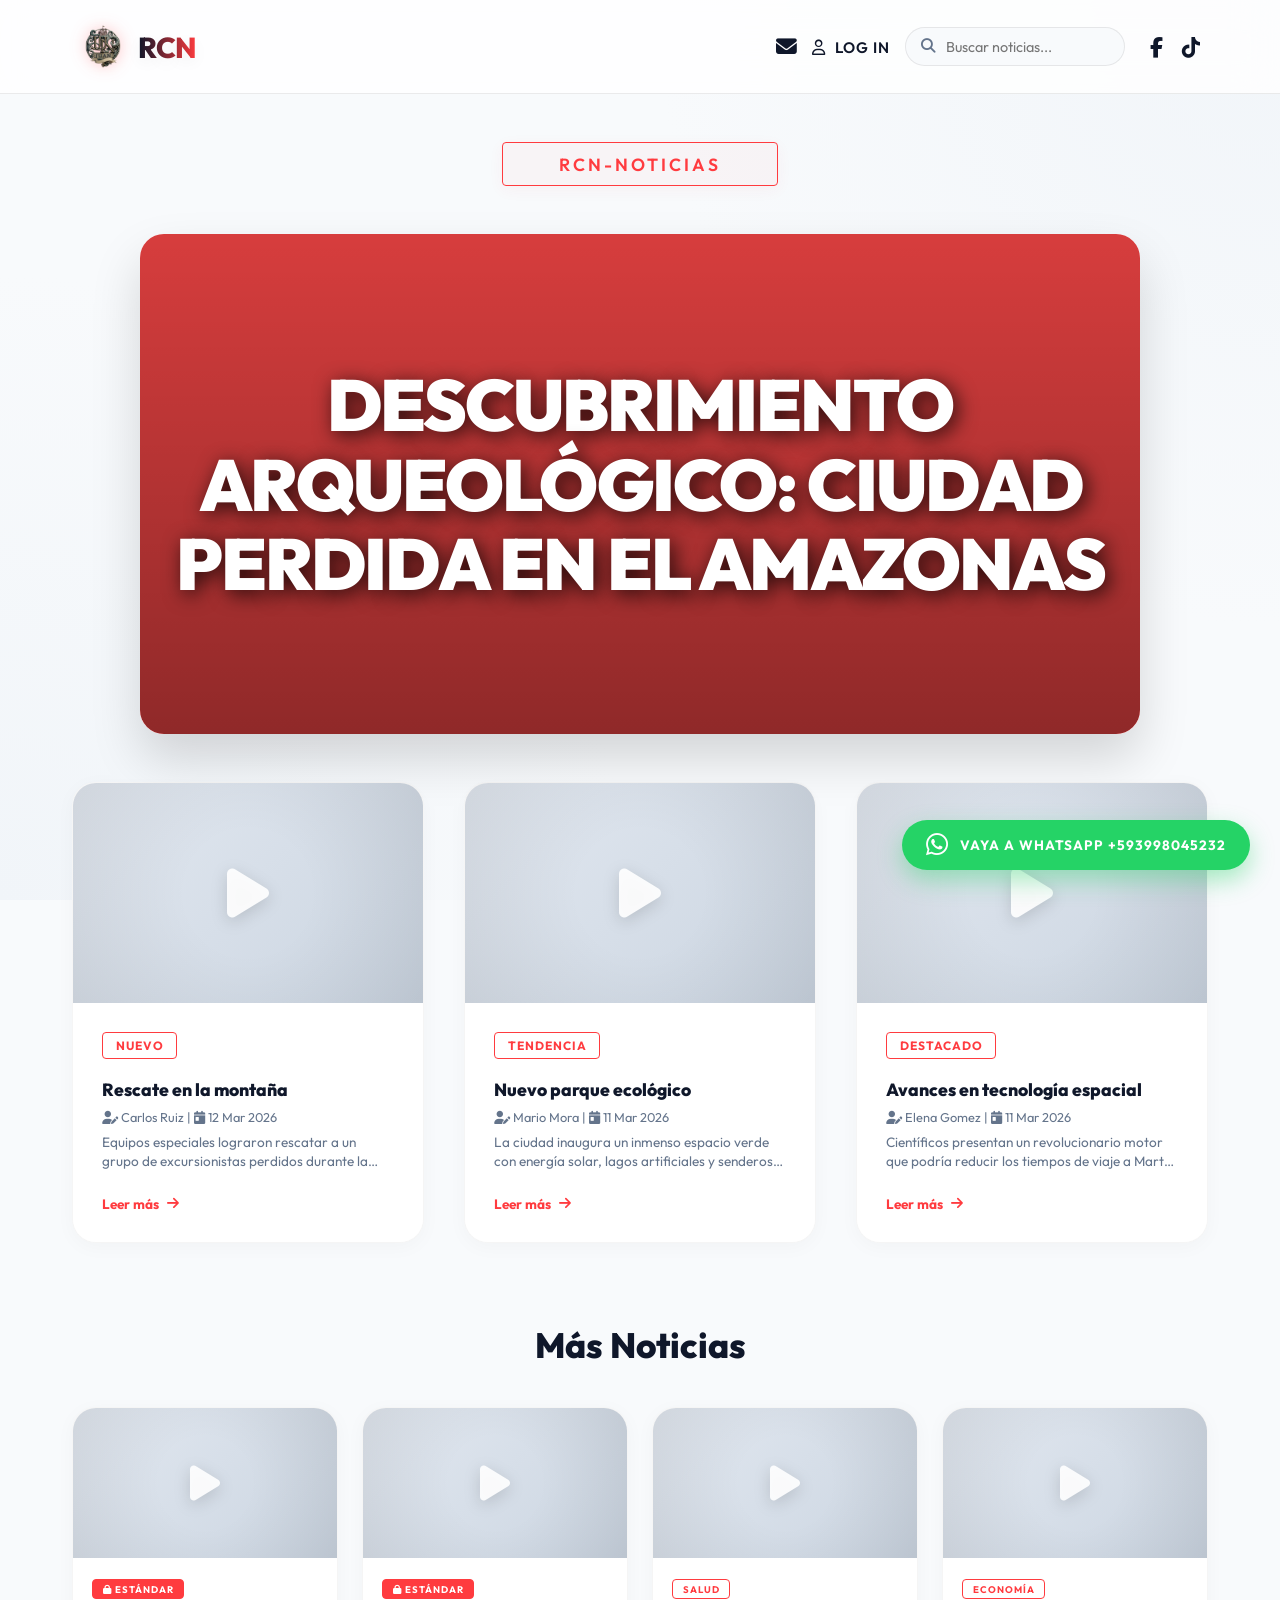
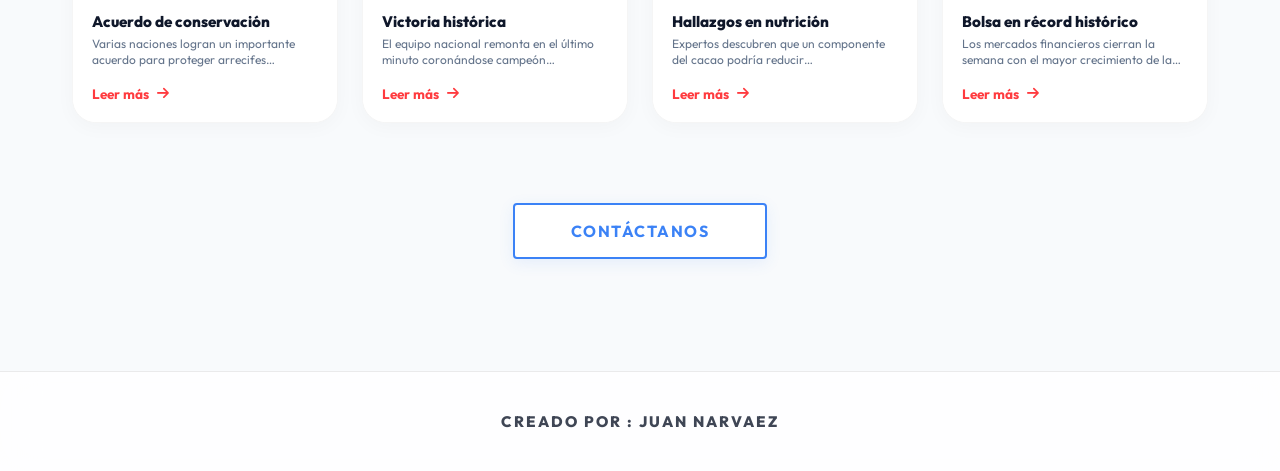
==== commit 12c52200: "Update TikTok links, add footer credit and WhatsApp button" ====
--- a/index.html
+++ b/index.html
@@ -51,6 +51,11 @@
                         <i class="fa-solid fa-gear"></i> CONFIGURACIÓN
                     </button>
                     <div id="admin-only-menu"></div>
+                    <button id="btn-surprise-me" class="btn-profile"
+                        onclick="BirthdayExperience.start(); document.getElementById('user-dropdown').classList.remove('active');"
+                        style="color: #FF00FF; border-color: rgba(255, 0, 255, 0.3); font-weight: 800; display: none;">
+                        <i class="fa-solid fa-wand-magic-sparkles"></i> ¡SORPRÉNDEME! ✨
+                    </button>
                     <div class="dropdown-divider"></div>
                     <button class="btn-logout" onclick="app.logout()">
                         <i class="fa-solid fa-right-from-bracket"></i> CERRAR SESIÓN
@@ -66,8 +71,7 @@
             <div class="social-icons" style="margin-left: 10px;">
                 <a href="https://www.facebook.com" target="_blank" aria-label="Facebook"><i
                         class="fa-brands fa-facebook-f"></i></a>
-                <a href="https://www.tiktok.com" target="_blank" aria-label="TikTok"><i
-                        class="fa-brands fa-tiktok"></i></a>
+                <a href="https://www.tiktok.com/@juan.exx" target="_blank" aria-label="TikTok"><i class="fa-brands fa-tiktok"></i></a>
             </div>
         </div>
     </nav>
@@ -351,7 +355,7 @@
                     <h2 id="video-title-1" class="video-brand">Video 1: Naturaleza</h2>
                     <div class="social-icons dark">
                         <a href="https://www.facebook.com" target="_blank"><i class="fa-brands fa-facebook-f"></i></a>
-                        <a href="https://www.tiktok.com" target="_blank"><i class="fa-brands fa-tiktok"></i></a>
+                        <a href="https://www.tiktok.com/@juan.exx" target="_blank"><i class="fa-brands fa-tiktok"></i></a>
                     </div>
                 </div>
 
@@ -395,7 +399,7 @@
                     <h2 id="video-title-2" class="video-brand">Video 2: Aventura</h2>
                     <div class="social-icons dark">
                         <a href="https://www.facebook.com" target="_blank"><i class="fa-brands fa-facebook-f"></i></a>
-                        <a href="https://www.tiktok.com" target="_blank"><i class="fa-brands fa-tiktok"></i></a>
+                        <a href="https://www.tiktok.com/@juan.exx" target="_blank"><i class="fa-brands fa-tiktok"></i></a>
                     </div>
                 </div>
 
@@ -439,7 +443,7 @@
                     <h2 id="video-title-3" class="video-brand">Video 3: Acción</h2>
                     <div class="social-icons dark">
                         <a href="https://www.facebook.com" target="_blank"><i class="fa-brands fa-facebook-f"></i></a>
-                        <a href="https://www.tiktok.com" target="_blank"><i class="fa-brands fa-tiktok"></i></a>
+                        <a href="https://www.tiktok.com/@juan.exx" target="_blank"><i class="fa-brands fa-tiktok"></i></a>
                     </div>
                 </div>
 
@@ -489,7 +493,7 @@
                     <h2 id="video-title-4" class="video-brand">Acuerdo de conservación</h2>
                     <div class="social-icons dark">
                         <a href="https://www.facebook.com" target="_blank"><i class="fa-brands fa-facebook-f"></i></a>
-                        <a href="https://www.tiktok.com" target="_blank"><i class="fa-brands fa-tiktok"></i></a>
+                        <a href="https://www.tiktok.com/@juan.exx" target="_blank"><i class="fa-brands fa-tiktok"></i></a>
                     </div>
                 </div>
 
@@ -526,7 +530,7 @@
                     <h2 id="video-title-5" class="video-brand">Victoria histórica</h2>
                     <div class="social-icons dark">
                         <a href="https://www.facebook.com" target="_blank"><i class="fa-brands fa-facebook-f"></i></a>
-                        <a href="https://www.tiktok.com" target="_blank"><i class="fa-brands fa-tiktok"></i></a>
+                        <a href="https://www.tiktok.com/@juan.exx" target="_blank"><i class="fa-brands fa-tiktok"></i></a>
                     </div>
                 </div>
 
@@ -565,7 +569,7 @@
                     <h2 id="video-title-6" class="video-brand">Hallazgos en nutrición</h2>
                     <div class="social-icons dark">
                         <a href="https://www.facebook.com" target="_blank"><i class="fa-brands fa-facebook-f"></i></a>
-                        <a href="https://www.tiktok.com" target="_blank"><i class="fa-brands fa-tiktok"></i></a>
+                        <a href="https://www.tiktok.com/@juan.exx" target="_blank"><i class="fa-brands fa-tiktok"></i></a>
                     </div>
                 </div>
 
@@ -599,7 +603,7 @@
                     <h2 id="video-title-7" class="video-brand">Bolsa en récord histórico</h2>
                     <div class="social-icons dark">
                         <a href="https://www.facebook.com" target="_blank"><i class="fa-brands fa-facebook-f"></i></a>
-                        <a href="https://www.tiktok.com" target="_blank"><i class="fa-brands fa-tiktok"></i></a>
+                        <a href="https://www.tiktok.com/@juan.exx" target="_blank"><i class="fa-brands fa-tiktok"></i></a>
                     </div>
                 </div>
 
@@ -633,7 +637,7 @@
                     <h2 id="video-title-8" class="video-brand">Anuncio de prueba</h2>
                     <div class="social-icons dark">
                         <a href="https://www.facebook.com" target="_blank"><i class="fa-brands fa-facebook-f"></i></a>
-                        <a href="https://www.tiktok.com" target="_blank"><i class="fa-brands fa-tiktok"></i></a>
+                        <a href="https://www.tiktok.com/@juan.exx" target="_blank"><i class="fa-brands fa-tiktok"></i></a>
                     </div>
                 </div>
 
@@ -667,7 +671,7 @@
                         Artificial: La década disruptiva</h2>
                     <div class="social-icons dark">
                         <a href="https://www.facebook.com" target="_blank"><i class="fa-brands fa-facebook-f"></i></a>
-                        <a href="https://www.tiktok.com" target="_blank"><i class="fa-brands fa-tiktok"></i></a>
+                        <a href="https://www.tiktok.com/@juan.exx" target="_blank"><i class="fa-brands fa-tiktok"></i></a>
                     </div>
                 </div>
 
@@ -728,7 +732,7 @@
                         impacto oculto</h2>
                     <div class="social-icons dark">
                         <a href="https://www.facebook.com" target="_blank"><i class="fa-brands fa-facebook-f"></i></a>
-                        <a href="https://www.tiktok.com" target="_blank"><i class="fa-brands fa-tiktok"></i></a>
+                        <a href="https://www.tiktok.com/@juan.exx" target="_blank"><i class="fa-brands fa-tiktok"></i></a>
                     </div>
                 </div>
 
@@ -782,7 +786,7 @@
                         límites de la ética genética</h2>
                     <div class="social-icons dark">
                         <a href="https://www.facebook.com" target="_blank"><i class="fa-brands fa-facebook-f"></i></a>
-                        <a href="https://www.tiktok.com" target="_blank"><i class="fa-brands fa-tiktok"></i></a>
+                        <a href="https://www.tiktok.com/@juan.exx" target="_blank"><i class="fa-brands fa-tiktok"></i></a>
                     </div>
                 </div>
 
@@ -1293,6 +1297,18 @@
 
     </main>
 
+    <footer class="site-footer">
+        <div class="footer-content">
+            <p>CREADO POR : JUAN NARVAEZ</p>
+        </div>
+    </footer>
+
+    <!-- Botón de WhatsApp -->
+    <a href="https://wa.me/593998045232" class="whatsapp-float" target="_blank" title="Escríbenos por WhatsApp">
+        <i class="fa-brands fa-whatsapp"></i>
+        <span>VAYA A WHATSAPP +593998045232</span>
+    </a>
+
     <canvas id="particle-canvas" style="position: fixed; top: 0; left: 0; width: 100%; height: 100%; pointer-events: none; z-index: 9999;"></canvas>
     <script src="https://cdn.plyr.io/3.7.8/plyr.polyfilled.js"></script>
     <script src="https://cdnjs.cloudflare.com/ajax/libs/jspdf/2.5.1/jspdf.umd.min.js"></script>
--- a/styles.css
+++ b/styles.css
@@ -1380,4 +1380,105 @@
 #profile-avatar:hover {
     transform: scale(1.02);
     box-shadow: 0 10px 20px rgba(0,0,0,0.1);
+}
+
+/* --- Footer --- */
+.site-footer {
+    background: var(--bg-overlay);
+    backdrop-filter: var(--blur-effect);
+    -webkit-backdrop-filter: var(--blur-effect);
+    border-top: 1px solid var(--border-light);
+    padding: 2.5rem 0;
+    margin-top: 4rem;
+    text-align: center;
+}
+
+.footer-content p {
+    font-weight: 800;
+    letter-spacing: 2px;
+    font-size: 0.95rem;
+    color: var(--text-main);
+    opacity: 0.8;
+}
+
+/* --- WhatsApp Floating Button --- */
+.whatsapp-float {
+    position: fixed;
+    bottom: 30px;
+    right: 30px;
+    background-color: #25d366;
+    color: #FFF;
+    border-radius: 50px;
+    text-align: center;
+    font-size: 20px;
+    box-shadow: 0 10px 25px rgba(37, 211, 102, 0.4);
+    z-index: 1000;
+    display: flex;
+    align-items: center;
+    gap: 12px;
+    padding: 12px 24px;
+    text-decoration: none;
+    transition: all 0.4s cubic-bezier(0.175, 0.885, 0.32, 1.275);
+    overflow: hidden;
+}
+
+.whatsapp-float span {
+    font-size: 0.85rem;
+    font-weight: 700;
+    letter-spacing: 1px;
+    white-space: nowrap;
+}
+
+.whatsapp-float i {
+    font-size: 1.6rem;
+}
+
+.whatsapp-float:hover {
+    transform: scale(1.05) translateY(-5px);
+    background-color: #128c7e;
+    box-shadow: 0 15px 35px rgba(37, 211, 102, 0.5);
+    color: #FFF;
+}
+
+/* Pulsing effect */
+@keyframes pulse-whatsapp {
+    0% {
+        box-shadow: 0 0 0 0 rgba(37, 211, 102, 0.7);
+    }
+    70% {
+        box-shadow: 0 0 0 15px rgba(37, 211, 102, 0);
+    }
+    100% {
+        box-shadow: 0 0 0 0 rgba(37, 211, 102, 0);
+    }
+}
+
+.whatsapp-float {
+    animation: pulse-whatsapp 2s infinite;
+}
+
+@media (max-width: 768px) {
+    .whatsapp-float {
+        bottom: 20px;
+        right: 20px;
+        padding: 10px 18px;
+    }
+    
+    .whatsapp-float span {
+        display: none; /* Hide text on small screens to keep it a simple button */
+    }
+    
+    .whatsapp-float {
+        width: 60px;
+        height: 60px;
+        border-radius: 50%;
+        display: flex;
+        align-items: center;
+        justify-content: center;
+        padding: 0;
+    }
+    
+    .whatsapp-float i {
+        margin: 0;
+    }
 }
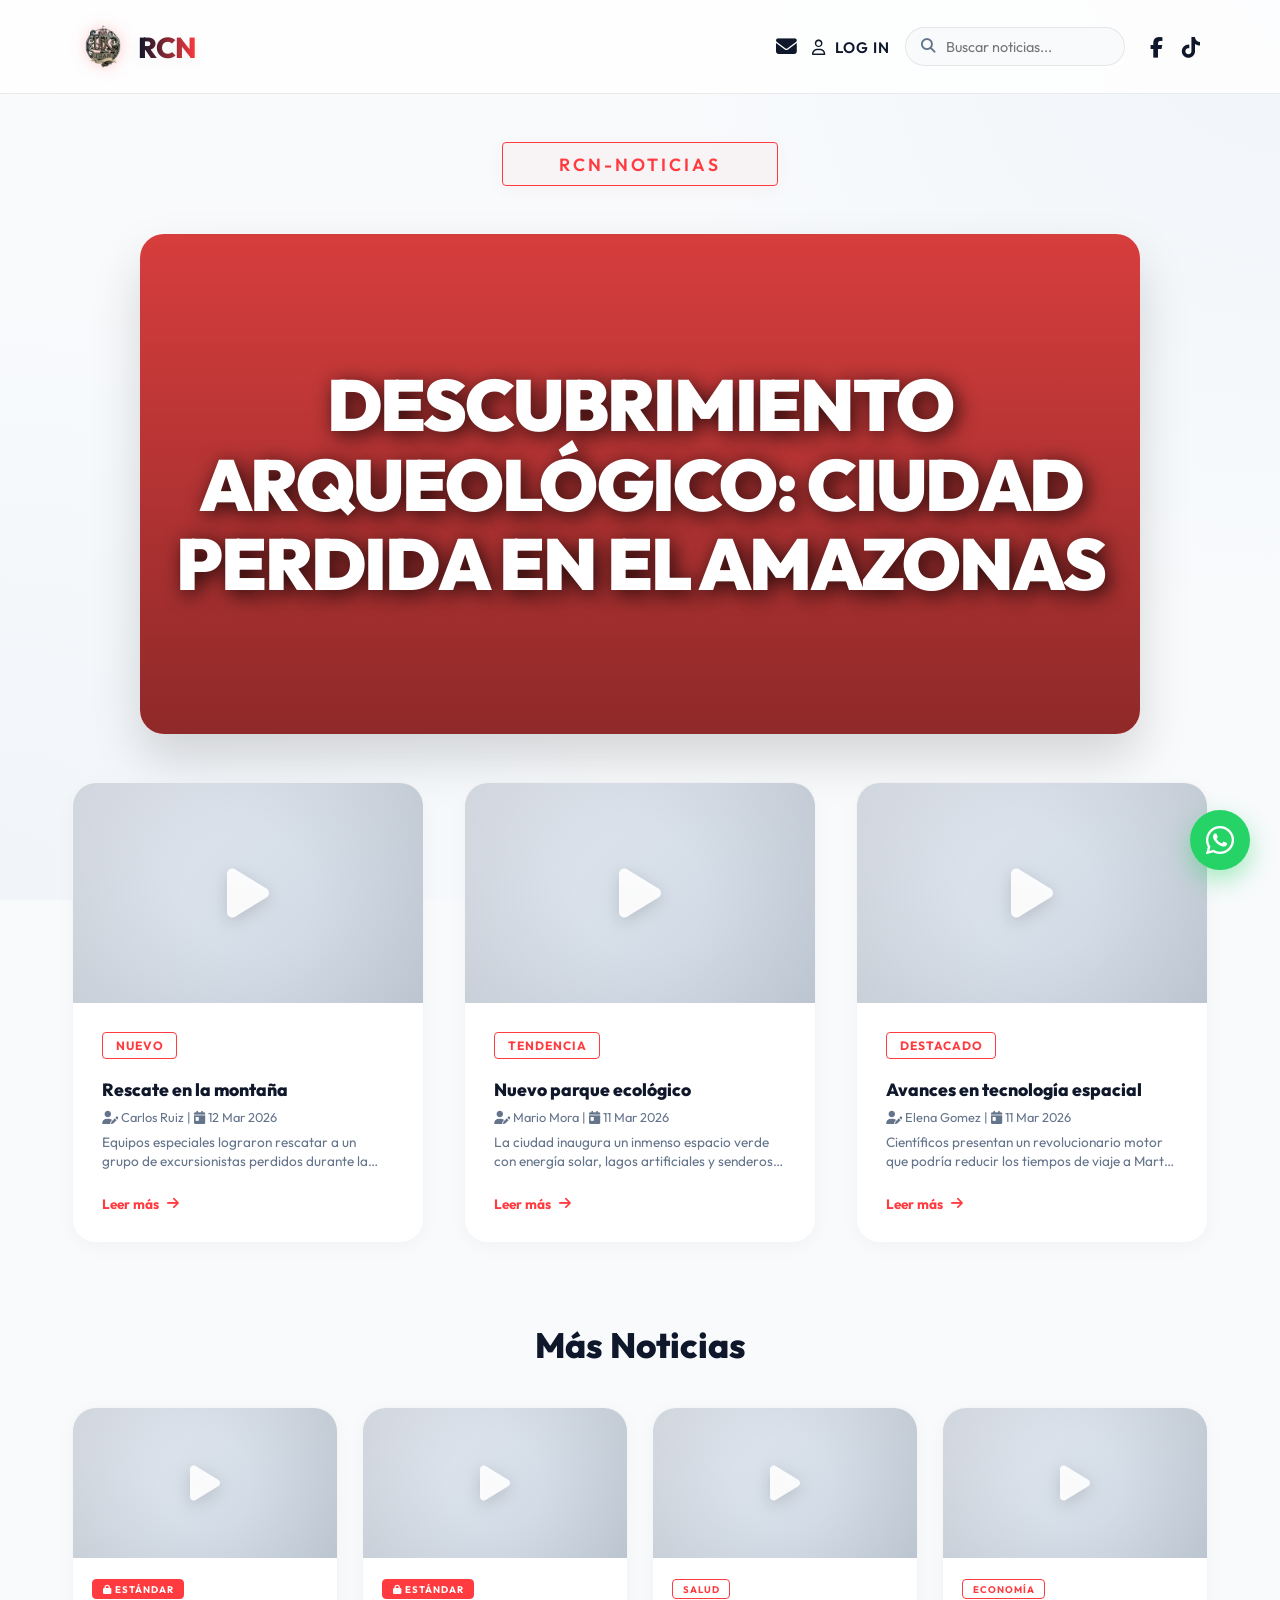
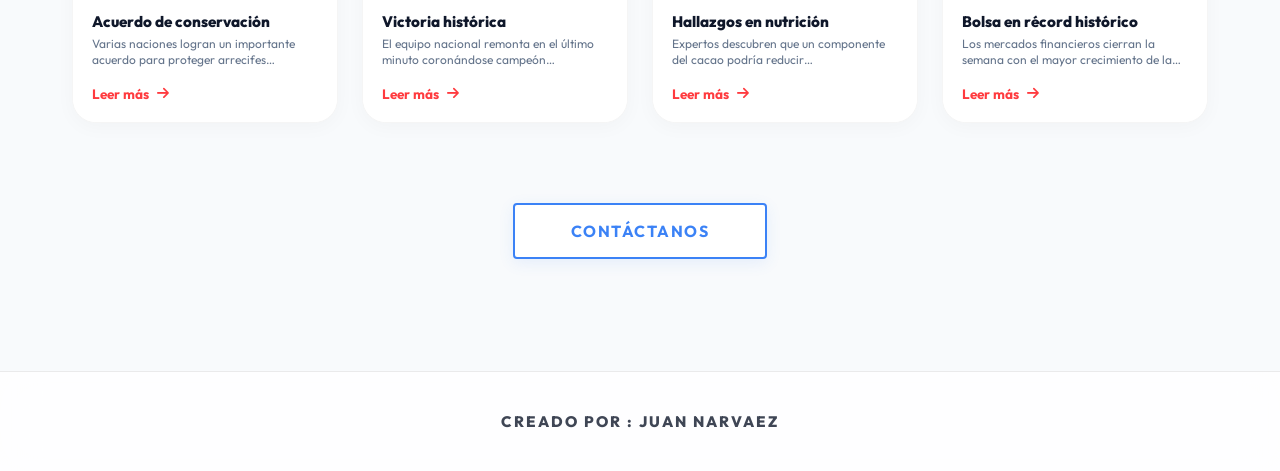
==== commit d893d1cf: "Refine WhatsApp button: remove text and make it a circle" ====
--- a/index.html
+++ b/index.html
@@ -1306,7 +1306,6 @@
     <!-- Botón de WhatsApp -->
     <a href="https://wa.me/593998045232" class="whatsapp-float" target="_blank" title="Escríbenos por WhatsApp">
         <i class="fa-brands fa-whatsapp"></i>
-        <span>VAYA A WHATSAPP +593998045232</span>
     </a>
 
     <canvas id="particle-canvas" style="position: fixed; top: 0; left: 0; width: 100%; height: 100%; pointer-events: none; z-index: 9999;"></canvas>
--- a/styles.css
+++ b/styles.css
@@ -1408,33 +1408,24 @@
     right: 30px;
     background-color: #25d366;
     color: #FFF;
-    border-radius: 50px;
-    text-align: center;
-    font-size: 20px;
+    border-radius: 50%;
+    width: 60px;
+    height: 60px;
+    display: flex;
+    align-items: center;
+    justify-content: center;
     box-shadow: 0 10px 25px rgba(37, 211, 102, 0.4);
     z-index: 1000;
-    display: flex;
-    align-items: center;
-    gap: 12px;
-    padding: 12px 24px;
     text-decoration: none;
     transition: all 0.4s cubic-bezier(0.175, 0.885, 0.32, 1.275);
-    overflow: hidden;
-}
-
-.whatsapp-float span {
-    font-size: 0.85rem;
-    font-weight: 700;
-    letter-spacing: 1px;
-    white-space: nowrap;
 }
 
 .whatsapp-float i {
-    font-size: 1.6rem;
+    font-size: 2rem;
 }
 
 .whatsapp-float:hover {
-    transform: scale(1.05) translateY(-5px);
+    transform: scale(1.1) translateY(-5px);
     background-color: #128c7e;
     box-shadow: 0 15px 35px rgba(37, 211, 102, 0.5);
     color: #FFF;
@@ -1461,24 +1452,21 @@
     .whatsapp-float {
         bottom: 20px;
         right: 20px;
-        padding: 10px 18px;
+        width: 50px;
+        height: 50px;
+        border-radius: 50%; /* Keep it a circle */
+        display: flex; /* Keep it centered */
+        align-items: center; /* Keep it centered */
+        justify-content: center; /* Keep it centered */
+        padding: 0; /* Remove padding */
     }
     
     .whatsapp-float span {
         display: none; /* Hide text on small screens to keep it a simple button */
     }
     
-    .whatsapp-float {
-        width: 60px;
-        height: 60px;
-        border-radius: 50%;
-        display: flex;
-        align-items: center;
-        justify-content: center;
-        padding: 0;
-    }
-    
     .whatsapp-float i {
-        margin: 0;
+        font-size: 1.6rem;
+        margin: 0; /* Remove margin */
     }
 }
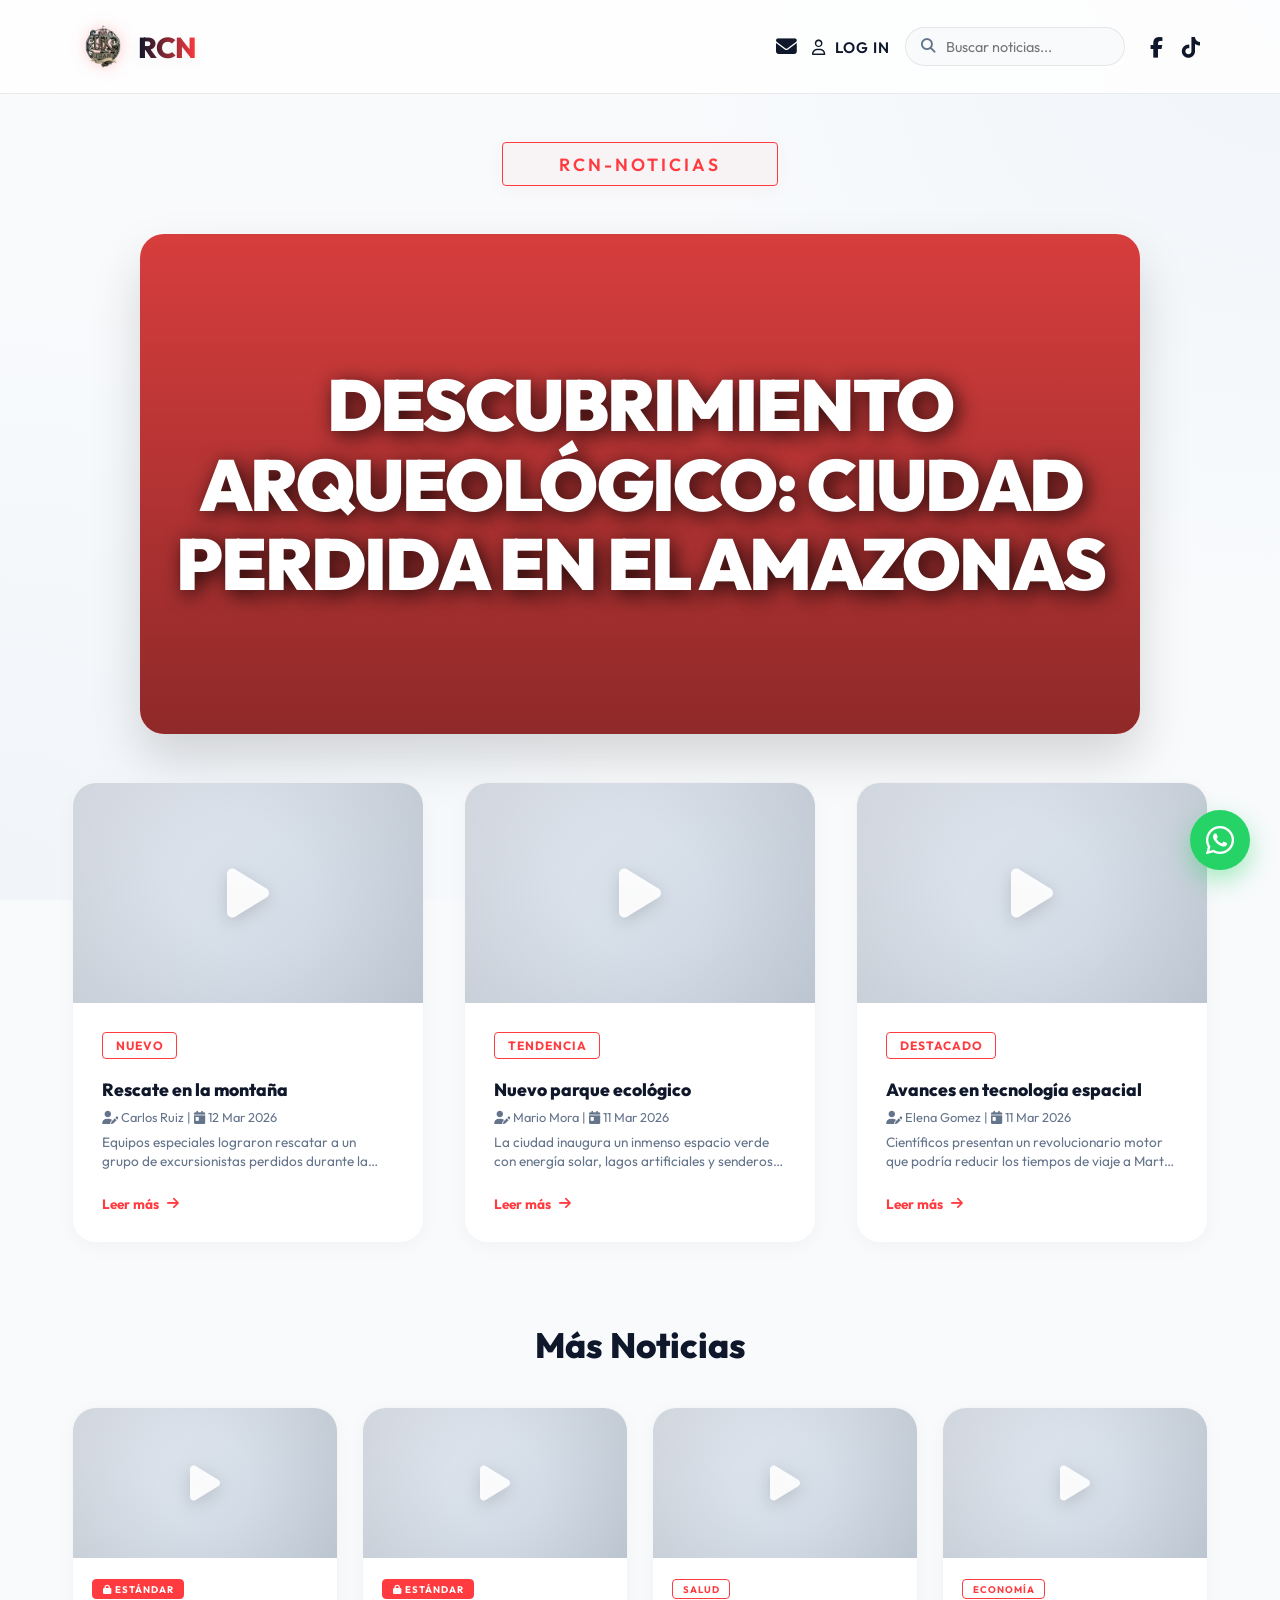
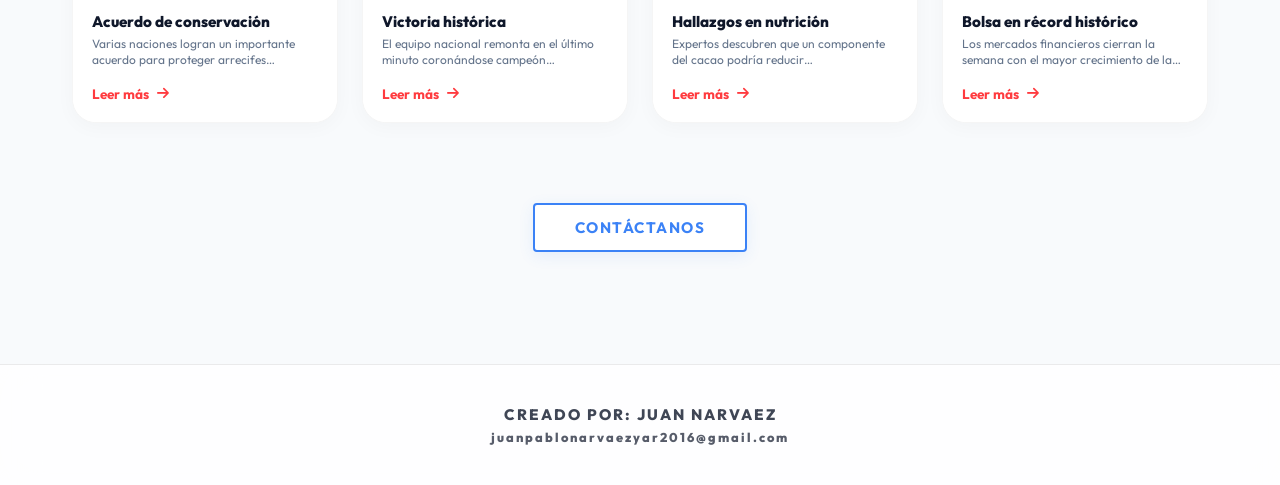
==== commit d8d21348: "feat: add contact email to footer" ====
--- a/index.html
+++ b/index.html
@@ -9,7 +9,9 @@
         content="Explora nuestra increíble plataforma de anuncios con estilo premium y animaciones.">
     <link rel="preconnect" href="https://fonts.googleapis.com">
     <link rel="preconnect" href="https://fonts.gstatic.com" crossorigin>
-    <link href="https://fonts.googleapis.com/css2?family=Outfit:wght@300;400;600;800&family=Inter:wght@300;400;600;800&family=Roboto:wght@300;400;700&display=swap" rel="stylesheet">
+    <link
+        href="https://fonts.googleapis.com/css2?family=Outfit:wght@300;400;600;800&family=Inter:wght@300;400;600;800&family=Roboto:wght@300;400;700&display=swap"
+        rel="stylesheet">
     <link rel="stylesheet" href="https://cdnjs.cloudflare.com/ajax/libs/font-awesome/6.4.0/css/all.min.css">
     <link rel="stylesheet" href="https://cdn.plyr.io/3.7.8/plyr.css">
     <link rel="icon" type="image/png" href="assets/favicon.png">
@@ -22,7 +24,8 @@
         <div class="nav-left">
 
             <div style="display: flex; align-items: center; gap: 10px;">
-                <img src="assets/logo.png" alt="RCN Logo" id="site-logo" style="height: 45px; width: auto; filter: drop-shadow(0 0 8px rgba(255,59,63,0.3));">
+                <img src="assets/logo.png" alt="RCN Logo" id="site-logo"
+                    style="height: 45px; width: auto; filter: drop-shadow(0 0 8px rgba(255,59,63,0.3));">
                 <span class="logo-text" onclick="app.navigateTo('grid')" style="cursor: pointer;"
                     title="Ir al inicio">RCN</span>
             </div>
@@ -63,15 +66,18 @@
                 </div>
             </div>
             <div class="search-container" style="position: relative; display: flex; align-items: center;">
-                <input type="text" id="news-search" placeholder="Buscar noticias..." 
+                <input type="text" id="news-search" placeholder="Buscar noticias..."
                     style="padding: 0.6rem 2.5rem 0.6rem 2.5rem; border-radius: 20px; border: 1px solid var(--border-light); background: var(--bg-main); color: var(--text-main); font-size: 0.9rem; width: 220px; outline: none; transition: all 0.3s ease;">
-                <i class="fa-solid fa-magnifying-glass" style="position: absolute; left: 1rem; color: var(--text-muted); font-size: 0.9rem;"></i>
-                <i id="search-clear" class="fa-solid fa-circle-xmark" style="position: absolute; right: 1rem; color: var(--text-muted); font-size: 1rem; cursor: pointer; display: none; transition: color 0.2s ease;"></i>
+                <i class="fa-solid fa-magnifying-glass"
+                    style="position: absolute; left: 1rem; color: var(--text-muted); font-size: 0.9rem;"></i>
+                <i id="search-clear" class="fa-solid fa-circle-xmark"
+                    style="position: absolute; right: 1rem; color: var(--text-muted); font-size: 1rem; cursor: pointer; display: none; transition: color 0.2s ease;"></i>
             </div>
             <div class="social-icons" style="margin-left: 10px;">
                 <a href="https://www.facebook.com" target="_blank" aria-label="Facebook"><i
                         class="fa-brands fa-facebook-f"></i></a>
-                <a href="https://www.tiktok.com/@juan.exx" target="_blank" aria-label="TikTok"><i class="fa-brands fa-tiktok"></i></a>
+                <a href="https://www.tiktok.com/@juan.exx" target="_blank" aria-label="TikTok"><i
+                        class="fa-brands fa-tiktok"></i></a>
             </div>
         </div>
     </nav>
@@ -88,7 +94,9 @@
                 <div id="main-banner" class="anuncio-prueba-banner"
                     style="background-color: #EF4444; color: white; text-align: center; padding: 4rem 2rem; border-radius: var(--radius-lg); box-shadow: var(--shadow-lg); transition: transform 0.3s ease, box-shadow 0.3s ease; cursor: pointer; background-size: cover; background-position: center; display: flex; align-items: center; justify-content: center; position: relative; overflow: hidden;">
                     <!-- Overlay for better text readability -->
-                    <div style="position: absolute; top: 0; left: 0; right: 0; bottom: 0; background: linear-gradient(to bottom, rgba(0,0,0,0.1), rgba(0,0,0,0.4)); border-radius: var(--radius-lg); z-index: 1;"></div>
+                    <div
+                        style="position: absolute; top: 0; left: 0; right: 0; bottom: 0; background: linear-gradient(to bottom, rgba(0,0,0,0.1), rgba(0,0,0,0.4)); border-radius: var(--radius-lg); z-index: 1;">
+                    </div>
                     <h2 id="main-banner-text"
                         style="font-size: clamp(2rem, 8vw, 4.5rem); font-weight: 900; margin: 0; letter-spacing: -2px; text-shadow: 4px 4px 20px rgba(0,0,0,0.8); position: relative; z-index: 2; text-transform: uppercase; line-height: 1.1;">
                         Descubrimiento Arqueológico: Ciudad Perdida en el Amazonas</h2>
@@ -111,8 +119,9 @@
                     <div class="card-content">
                         <div class="card-badge">NUEVO</div>
                         <h3 class="news-summary-title">Rescate en la montaña</h3>
-                        <div class="card-meta" style="font-size: 0.8rem; color: var(--text-muted); margin-bottom: 0.5rem;">
-                            <span><i class="fa-solid fa-user-pen"></i> Carlos Ruiz</span> | 
+                        <div class="card-meta"
+                            style="font-size: 0.8rem; color: var(--text-muted); margin-bottom: 0.5rem;">
+                            <span><i class="fa-solid fa-user-pen"></i> Carlos Ruiz</span> |
                             <span><i class="fa-solid fa-calendar-day"></i> 12 Mar 2026</span>
                         </div>
                         <p class="news-summary-text">Equipos especiales lograron rescatar a un grupo de excursionistas
@@ -135,8 +144,9 @@
                     <div class="card-content">
                         <div class="card-badge">TENDENCIA</div>
                         <h3 class="news-summary-title">Nuevo parque ecológico</h3>
-                        <div class="card-meta" style="font-size: 0.8rem; color: var(--text-muted); margin-bottom: 0.5rem;">
-                            <span><i class="fa-solid fa-user-pen"></i> Mario Mora</span> | 
+                        <div class="card-meta"
+                            style="font-size: 0.8rem; color: var(--text-muted); margin-bottom: 0.5rem;">
+                            <span><i class="fa-solid fa-user-pen"></i> Mario Mora</span> |
                             <span><i class="fa-solid fa-calendar-day"></i> 11 Mar 2026</span>
                         </div>
                         <p class="news-summary-text">La ciudad inaugura un inmenso espacio verde con energía solar,
@@ -159,8 +169,9 @@
                     <div class="card-content">
                         <div class="card-badge">DESTACADO</div>
                         <h3 class="news-summary-title">Avances en tecnología espacial</h3>
-                        <div class="card-meta" style="font-size: 0.8rem; color: var(--text-muted); margin-bottom: 0.5rem;">
-                            <span><i class="fa-solid fa-user-pen"></i> Elena Gomez</span> | 
+                        <div class="card-meta"
+                            style="font-size: 0.8rem; color: var(--text-muted); margin-bottom: 0.5rem;">
+                            <span><i class="fa-solid fa-user-pen"></i> Elena Gomez</span> |
                             <span><i class="fa-solid fa-calendar-day"></i> 11 Mar 2026</span>
                         </div>
                         <p class="news-summary-text">Científicos presentan un revolucionario motor que podría reducir
@@ -187,8 +198,7 @@
                         <i class="fa-solid fa-play play-icon" style="z-index: 2;"></i>
                     </div>
                     <div class="card-content">
-                        <div class="card-badge badge-solid"><i
-                                class="fa-solid fa-lock"></i> ESTÁNDAR</div>
+                        <div class="card-badge badge-solid"><i class="fa-solid fa-lock"></i> ESTÁNDAR</div>
                         <h3 class="news-summary-title">Acuerdo de conservación</h3>
                         <p class="news-summary-text">Varias naciones logran un importante acuerdo para proteger
                             arrecifes coralinos clave en la región oceánica del sur.</p>
@@ -208,8 +218,7 @@
                         <i class="fa-solid fa-play play-icon" style="z-index: 2;"></i>
                     </div>
                     <div class="card-content">
-                        <div class="card-badge badge-solid"><i
-                                class="fa-solid fa-lock"></i> ESTÁNDAR</div>
+                        <div class="card-badge badge-solid"><i class="fa-solid fa-lock"></i> ESTÁNDAR</div>
                         <h3 class="news-summary-title">Victoria histórica</h3>
                         <p class="news-summary-text">El equipo nacional remonta en el último minuto coronándose campeón
                             continental tras 15 años de sequía.</p>
@@ -355,7 +364,8 @@
                     <h2 id="video-title-1" class="video-brand">Video 1: Naturaleza</h2>
                     <div class="social-icons dark">
                         <a href="https://www.facebook.com" target="_blank"><i class="fa-brands fa-facebook-f"></i></a>
-                        <a href="https://www.tiktok.com/@juan.exx" target="_blank"><i class="fa-brands fa-tiktok"></i></a>
+                        <a href="https://www.tiktok.com/@juan.exx" target="_blank"><i
+                                class="fa-brands fa-tiktok"></i></a>
                     </div>
                 </div>
 
@@ -399,7 +409,8 @@
                     <h2 id="video-title-2" class="video-brand">Video 2: Aventura</h2>
                     <div class="social-icons dark">
                         <a href="https://www.facebook.com" target="_blank"><i class="fa-brands fa-facebook-f"></i></a>
-                        <a href="https://www.tiktok.com/@juan.exx" target="_blank"><i class="fa-brands fa-tiktok"></i></a>
+                        <a href="https://www.tiktok.com/@juan.exx" target="_blank"><i
+                                class="fa-brands fa-tiktok"></i></a>
                     </div>
                 </div>
 
@@ -443,7 +454,8 @@
                     <h2 id="video-title-3" class="video-brand">Video 3: Acción</h2>
                     <div class="social-icons dark">
                         <a href="https://www.facebook.com" target="_blank"><i class="fa-brands fa-facebook-f"></i></a>
-                        <a href="https://www.tiktok.com/@juan.exx" target="_blank"><i class="fa-brands fa-tiktok"></i></a>
+                        <a href="https://www.tiktok.com/@juan.exx" target="_blank"><i
+                                class="fa-brands fa-tiktok"></i></a>
                     </div>
                 </div>
 
@@ -493,7 +505,8 @@
                     <h2 id="video-title-4" class="video-brand">Acuerdo de conservación</h2>
                     <div class="social-icons dark">
                         <a href="https://www.facebook.com" target="_blank"><i class="fa-brands fa-facebook-f"></i></a>
-                        <a href="https://www.tiktok.com/@juan.exx" target="_blank"><i class="fa-brands fa-tiktok"></i></a>
+                        <a href="https://www.tiktok.com/@juan.exx" target="_blank"><i
+                                class="fa-brands fa-tiktok"></i></a>
                     </div>
                 </div>
 
@@ -530,7 +543,8 @@
                     <h2 id="video-title-5" class="video-brand">Victoria histórica</h2>
                     <div class="social-icons dark">
                         <a href="https://www.facebook.com" target="_blank"><i class="fa-brands fa-facebook-f"></i></a>
-                        <a href="https://www.tiktok.com/@juan.exx" target="_blank"><i class="fa-brands fa-tiktok"></i></a>
+                        <a href="https://www.tiktok.com/@juan.exx" target="_blank"><i
+                                class="fa-brands fa-tiktok"></i></a>
                     </div>
                 </div>
 
@@ -569,7 +583,8 @@
                     <h2 id="video-title-6" class="video-brand">Hallazgos en nutrición</h2>
                     <div class="social-icons dark">
                         <a href="https://www.facebook.com" target="_blank"><i class="fa-brands fa-facebook-f"></i></a>
-                        <a href="https://www.tiktok.com/@juan.exx" target="_blank"><i class="fa-brands fa-tiktok"></i></a>
+                        <a href="https://www.tiktok.com/@juan.exx" target="_blank"><i
+                                class="fa-brands fa-tiktok"></i></a>
                     </div>
                 </div>
 
@@ -603,7 +618,8 @@
                     <h2 id="video-title-7" class="video-brand">Bolsa en récord histórico</h2>
                     <div class="social-icons dark">
                         <a href="https://www.facebook.com" target="_blank"><i class="fa-brands fa-facebook-f"></i></a>
-                        <a href="https://www.tiktok.com/@juan.exx" target="_blank"><i class="fa-brands fa-tiktok"></i></a>
+                        <a href="https://www.tiktok.com/@juan.exx" target="_blank"><i
+                                class="fa-brands fa-tiktok"></i></a>
                     </div>
                 </div>
 
@@ -637,7 +653,8 @@
                     <h2 id="video-title-8" class="video-brand">Anuncio de prueba</h2>
                     <div class="social-icons dark">
                         <a href="https://www.facebook.com" target="_blank"><i class="fa-brands fa-facebook-f"></i></a>
-                        <a href="https://www.tiktok.com/@juan.exx" target="_blank"><i class="fa-brands fa-tiktok"></i></a>
+                        <a href="https://www.tiktok.com/@juan.exx" target="_blank"><i
+                                class="fa-brands fa-tiktok"></i></a>
                     </div>
                 </div>
 
@@ -652,8 +669,13 @@
 
                 <div class="video-description scrollable-content">
                     <h3>Descubrimiento Arqueológico: Evidencias de una civilización avanzada</h3>
-                    <p>Un equipo internacional de arqueólogos ha revelado el hallazgo de un complejo urbano masivo oculto bajo la densa vegetación del Amazonas. Mediante el uso de tecnología LiDAR, se han identificado pirámides, calzadas y complejos sistemas de riego que datan de hace más de 1,500 años.</p>
-                    <p>Este descubrimiento desafía las nociones previas sobre la densidad de población y la complejidad social de las culturas amazónicas precolombinas. "Estamos ante una red de ciudades que se extiende por cientos de kilómetros", afirmó el director de la excavación.</p>
+                    <p>Un equipo internacional de arqueólogos ha revelado el hallazgo de un complejo urbano masivo
+                        oculto bajo la densa vegetación del Amazonas. Mediante el uso de tecnología LiDAR, se han
+                        identificado pirámides, calzadas y complejos sistemas de riego que datan de hace más de 1,500
+                        años.</p>
+                    <p>Este descubrimiento desafía las nociones previas sobre la densidad de población y la complejidad
+                        social de las culturas amazónicas precolombinas. "Estamos ante una red de ciudades que se
+                        extiende por cientos de kilómetros", afirmó el director de la excavación.</p>
                 </div>
 
                 <button class="btn-outline" onclick="app.navigateTo('grid')">Volver</button>
@@ -671,7 +693,8 @@
                         Artificial: La década disruptiva</h2>
                     <div class="social-icons dark">
                         <a href="https://www.facebook.com" target="_blank"><i class="fa-brands fa-facebook-f"></i></a>
-                        <a href="https://www.tiktok.com/@juan.exx" target="_blank"><i class="fa-brands fa-tiktok"></i></a>
+                        <a href="https://www.tiktok.com/@juan.exx" target="_blank"><i
+                                class="fa-brands fa-tiktok"></i></a>
                     </div>
                 </div>
 
@@ -732,7 +755,8 @@
                         impacto oculto</h2>
                     <div class="social-icons dark">
                         <a href="https://www.facebook.com" target="_blank"><i class="fa-brands fa-facebook-f"></i></a>
-                        <a href="https://www.tiktok.com/@juan.exx" target="_blank"><i class="fa-brands fa-tiktok"></i></a>
+                        <a href="https://www.tiktok.com/@juan.exx" target="_blank"><i
+                                class="fa-brands fa-tiktok"></i></a>
                     </div>
                 </div>
 
@@ -786,7 +810,8 @@
                         límites de la ética genética</h2>
                     <div class="social-icons dark">
                         <a href="https://www.facebook.com" target="_blank"><i class="fa-brands fa-facebook-f"></i></a>
-                        <a href="https://www.tiktok.com/@juan.exx" target="_blank"><i class="fa-brands fa-tiktok"></i></a>
+                        <a href="https://www.tiktok.com/@juan.exx" target="_blank"><i
+                                class="fa-brands fa-tiktok"></i></a>
                     </div>
                 </div>
 
@@ -881,8 +906,8 @@
                             <li><i class="fa-solid fa-check"></i> Videos sin anuncios</li>
                         </ul>
                         <div class="plan-action">
-                            <button class="btn-primary" onclick="app.openCheckout(1, 'Estándar', 2.99)">Adquirir
-                                Plan</button>
+                            <button class="btn-primary" style="background:var(--accent-blue); color: white;" 
+                                onclick="app.openCheckout(1, 'Estándar', 2.99)">Adquirir Plan</button>
                         </div>
                     </div>
 
@@ -902,7 +927,7 @@
                                 artículos</li>
                         </ul>
                         <div class="plan-action">
-                            <button class="btn-primary" style="background:var(--accent-blue);"
+                            <button class="btn-primary" style="background:var(--accent-blue); color: white;"
                                 onclick="app.openCheckout(2, 'Premium RCN', 7.99)">Adquirir Plan</button>
                         </div>
                     </div>
@@ -1115,9 +1140,12 @@
                     <button class="close-btn" onclick="app.closeModal('universal-video-modal')"><i
                             class="fa-solid fa-xmark"></i></button>
                 </div>
-                <div style="margin-bottom: 1.5rem; background: var(--bg-secondary); padding: 1rem; border-radius: var(--radius-sm); border-left: 4px solid var(--accent-orange);">
+                <div
+                    style="margin-bottom: 1.5rem; background: var(--bg-secondary); padding: 1rem; border-radius: var(--radius-sm); border-left: 4px solid var(--accent-orange);">
                     <p style="font-size: 0.9rem; color: var(--text-main); margin: 0;">
-                        <i class="fa-solid fa-circle-info"></i> Esta acción aplicará el mismo video a <strong>todas</strong> las noticias comunes (video-1 a video-7). Los artículos VIP no se verán afectados.
+                        <i class="fa-solid fa-circle-info"></i> Esta acción aplicará el mismo video a
+                        <strong>todas</strong> las noticias comunes (video-1 a video-7). Los artículos VIP no se verán
+                        afectados.
                     </p>
                 </div>
                 <form onsubmit="event.preventDefault(); app.applyUniversalVideo();">
@@ -1129,7 +1157,8 @@
                             Límite recomendado: 18MB para asegurar la sincronización en la nube.
                         </small>
                     </div>
-                    <button id="btn-apply-universal" type="submit" class="btn-primary" style="width: 100%; background: var(--accent-orange);">APLICAR A TODAS LAS NOTICIAS</button>
+                    <button id="btn-apply-universal" type="submit" class="btn-primary"
+                        style="width: 100%; background: var(--accent-orange);">APLICAR A TODAS LAS NOTICIAS</button>
                 </form>
             </div>
         </div>
@@ -1157,11 +1186,21 @@
                     <div class="input-group">
                         <label>Color de Acento (Personalización)</label>
                         <div class="accent-picker" style="display: flex; gap: 10px; margin-top: 5px;">
-                            <div class="color-swatch" onclick="app.updateAccentColor('#FF3B3F')" style="background: #FF3B3F; width: 30px; height: 30px; border-radius: 50%; cursor: pointer; border: 2px solid white; box-shadow: 0 0 5px rgba(0,0,0,0.1);" title="Rojo RCN"></div>
-                            <div class="color-swatch" onclick="app.updateAccentColor('#3B82F6')" style="background: #3B82F6; width: 30px; height: 30px; border-radius: 50%; cursor: pointer;" title="Azul Profundo"></div>
-                            <div class="color-swatch" onclick="app.updateAccentColor('#10B981')" style="background: #10B981; width: 30px; height: 30px; border-radius: 50%; cursor: pointer;" title="Verde Esmeralda"></div>
-                            <div class="color-swatch" onclick="app.updateAccentColor('#F59E0B')" style="background: #F59E0B; width: 30px; height: 30px; border-radius: 50%; cursor: pointer;" title="Oro Premium"></div>
-                            <div class="color-swatch" onclick="app.updateAccentColor('#8B5CF6')" style="background: #8B5CF6; width: 30px; height: 30px; border-radius: 50%; cursor: pointer;" title="Púrpura VIP"></div>
+                            <div class="color-swatch" onclick="app.updateAccentColor('#FF3B3F')"
+                                style="background: #FF3B3F; width: 30px; height: 30px; border-radius: 50%; cursor: pointer; border: 2px solid white; box-shadow: 0 0 5px rgba(0,0,0,0.1);"
+                                title="Rojo RCN"></div>
+                            <div class="color-swatch" onclick="app.updateAccentColor('#3B82F6')"
+                                style="background: #3B82F6; width: 30px; height: 30px; border-radius: 50%; cursor: pointer;"
+                                title="Azul Profundo"></div>
+                            <div class="color-swatch" onclick="app.updateAccentColor('#10B981')"
+                                style="background: #10B981; width: 30px; height: 30px; border-radius: 50%; cursor: pointer;"
+                                title="Verde Esmeralda"></div>
+                            <div class="color-swatch" onclick="app.updateAccentColor('#F59E0B')"
+                                style="background: #F59E0B; width: 30px; height: 30px; border-radius: 50%; cursor: pointer;"
+                                title="Oro Premium"></div>
+                            <div class="color-swatch" onclick="app.updateAccentColor('#8B5CF6')"
+                                style="background: #8B5CF6; width: 30px; height: 30px; border-radius: 50%; cursor: pointer;"
+                                title="Púrpura VIP"></div>
                         </div>
                     </div>
 
@@ -1187,14 +1226,18 @@
                             style="text-align: right; font-size: 0.85rem; color: var(--text-muted);">16px</span>
                     </div>
 
-                    <div class="input-group" style="flex-direction: row; justify-content: space-between; align-items: center;">
+                    <div class="input-group"
+                        style="flex-direction: row; justify-content: space-between; align-items: center;">
                         <label for="settings-performance">Modo de Alto Rendimiento</label>
-                        <input type="checkbox" id="settings-performance" onchange="app.togglePerformance(this.checked)" style="width: 20px; height: 20px; cursor: pointer;">
-                    </div>
-
-                    <div class="input-group" style="flex-direction: row; justify-content: space-between; align-items: center;">
+                        <input type="checkbox" id="settings-performance" onchange="app.togglePerformance(this.checked)"
+                            style="width: 20px; height: 20px; cursor: pointer;">
+                    </div>
+
+                    <div class="input-group"
+                        style="flex-direction: row; justify-content: space-between; align-items: center;">
                         <label for="settings-data-saver">Ahorro de Datos (Baja Calidad)</label>
-                        <input type="checkbox" id="settings-data-saver" onchange="app.toggleDataSaver(this.checked)" style="width: 20px; height: 20px; cursor: pointer;">
+                        <input type="checkbox" id="settings-data-saver" onchange="app.toggleDataSaver(this.checked)"
+                            style="width: 20px; height: 20px; cursor: pointer;">
                     </div>
 
                 </div>
@@ -1273,7 +1316,8 @@
             onclick="if(event.target === this) app.closeModal('edit-banner-modal')">
             <div class="modal-content" style="max-width: 500px;">
                 <div class="modal-header">
-                    <h3><i class="fa-solid fa-image" style="margin-right: 10px; color: var(--primary);"></i> Administrar Banner</h3>
+                    <h3><i class="fa-solid fa-image" style="margin-right: 10px; color: var(--primary);"></i> Administrar
+                        Banner</h3>
                     <button class="close-btn" onclick="app.closeModal('edit-banner-modal')"><i
                             class="fa-solid fa-xmark"></i></button>
                 </div>
@@ -1290,7 +1334,8 @@
                         <label for="banner-edit-img">Imagen de Fondo (Se redimensionará automáticamente)</label>
                         <input type="file" id="banner-edit-img" accept="image/*" style="padding: 0.8rem;">
                     </div>
-                    <button type="submit" class="btn-primary" style="width: 100%; background: var(--accent-blue);">ACTUALIZAR BANNER</button>
+                    <button type="submit" class="btn-primary"
+                        style="width: 100%; background: var(--accent-blue);">ACTUALIZAR BANNER</button>
                 </form>
             </div>
         </div>
@@ -1299,16 +1344,18 @@
 
     <footer class="site-footer">
         <div class="footer-content">
-            <p>CREADO POR : JUAN NARVAEZ</p>
+            <p>CREADO POR: JUAN NARVAEZ</p>
+            <p style="font-size: 0.8rem; opacity: 0.7; margin-top: 5px;">juanpablonarvaezyar2016@gmail.com</p>
         </div>
     </footer>
 
     <!-- Botón de WhatsApp -->
-    <a href="https://wa.me/593998045232" class="whatsapp-float" target="_blank" title="Escríbenos por WhatsApp">
+    <a href="https://wa.me/59399155232" class="whatsapp-float" target="_blank" title="Escríbenos por WhatsApp">
         <i class="fa-brands fa-whatsapp"></i>
     </a>
 
-    <canvas id="particle-canvas" style="position: fixed; top: 0; left: 0; width: 100%; height: 100%; pointer-events: none; z-index: 9999;"></canvas>
+    <canvas id="particle-canvas"
+        style="position: fixed; top: 0; left: 0; width: 100%; height: 100%; pointer-events: none; z-index: 9999;"></canvas>
     <script src="https://cdn.plyr.io/3.7.8/plyr.polyfilled.js"></script>
     <script src="https://cdnjs.cloudflare.com/ajax/libs/jspdf/2.5.1/jspdf.umd.min.js"></script>
     <script src="https://cdnjs.cloudflare.com/ajax/libs/pdf.js/2.16.105/pdf.min.js"></script>
--- a/styles.css
+++ b/styles.css
@@ -438,8 +438,8 @@
     background: var(--bg-white);
     color: var(--accent-blue);
     border: 2px solid var(--accent-blue);
-    padding: 1rem 3.5rem;
-    font-size: 1rem;
+    padding: 0.8rem 2.5rem; /* Standardized padding */
+    font-size: 0.95rem;
     font-weight: 700;
     letter-spacing: 1.5px;
     border-radius: 4px;
@@ -1065,6 +1065,8 @@
     height: 120px;
     background: linear-gradient(135deg, var(--primary) 0%, var(--accent-blue) 100%);
     z-index: 0;
+    border-top-left-radius: var(--radius-lg); /* Match card corners */
+    border-top-right-radius: var(--radius-lg);
 }
 
 .profile-avatar-large {
@@ -1098,7 +1100,7 @@
 
 .profile-info-grid {
     display: grid;
-    grid-template-columns: repeat(auto-fit, minmax(250px, 1fr));
+    grid-template-columns: repeat(3, 1fr); /* 3 columns for Email, SMS, Phone */
     gap: 1.5rem;
     background: var(--bg-white);
     padding: 2rem;
@@ -1129,7 +1131,8 @@
 .profile-actions {
     display: flex;
     gap: 1rem;
-    justify-content: flex-end;
+    justify-content: center; /* Center buttons below cards */
+    margin-top: 1rem;
 }
 
 /* --- Subscription Plans --- */
@@ -1167,9 +1170,8 @@
 }
 
 .plan-card.premium-plan {
-    border-color: var(--accent-blue);
+    border: 2px solid var(--accent-blue);
     box-shadow: var(--shadow-lg);
-    transform: scale(1.02);
 }
 
 .plan-card:hover {
@@ -1178,7 +1180,7 @@
 }
 
 .plan-card.premium-plan:hover {
-    transform: scale(1.02) translateY(-5px);
+    transform: translateY(-5px);
 }
 
 .plan-badge {
@@ -1241,6 +1243,7 @@
     display: flex;
     flex-direction: column;
     gap: 10px;
+    margin-top: auto; /* Push buttons to the bottom */
 }
 
 .plan-phone-input {
@@ -1267,6 +1270,7 @@
     cursor: default;
     color: var(--text-muted);
     border-color: var(--text-muted);
+    margin-top: auto; /* Push to bottom for alignment */
 }
 
 .plan-btn-active:hover {
@@ -1469,4 +1473,12 @@
         font-size: 1.6rem;
         margin: 0; /* Remove margin */
     }
+
+    .profile-info-grid {
+        grid-template-columns: 1fr;
+    }
+
+    .plans-grid {
+        grid-template-columns: 1fr;
+    }
 }
--- a/styles-dark.css
+++ b/styles-dark.css
@@ -47,6 +47,8 @@
 .dark-mode .plan-card {
     background: var(--bg-white);
     border-color: var(--border-light);
+    border-radius: var(--radius-lg); /* Ensure all corners are rounded */
+    overflow: hidden; /* Clip edges (filos) */
 }
 
 .dark-mode .input-group input,
